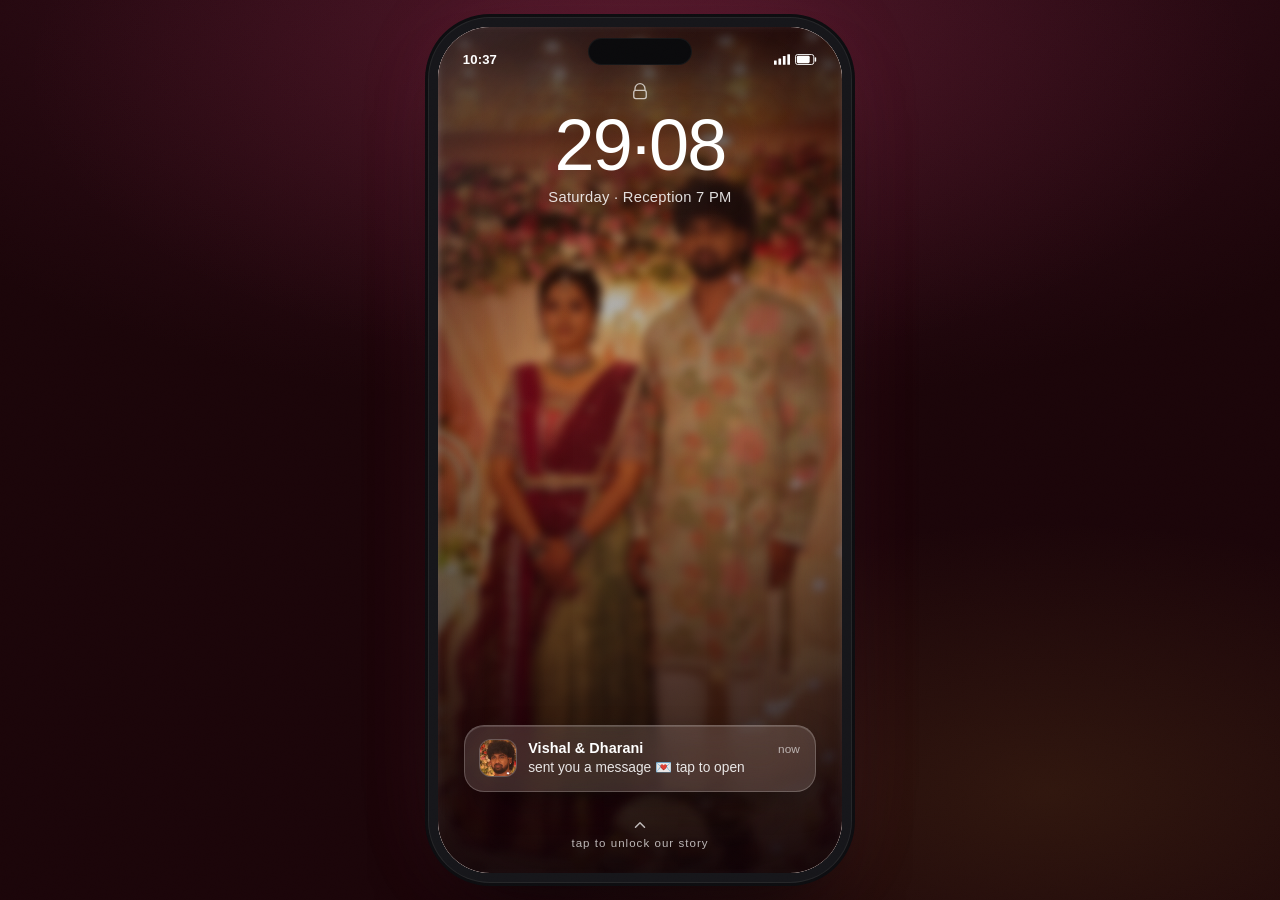
==== index.html @ 4636bb28 "first commit" ====
<!DOCTYPE html>
<html lang="en">
<head>
<meta charset="UTF-8">
<meta name="viewport" content="width=device-width, initial-scale=1.0, viewport-fit=cover">
<title>Vishal &amp; Dharani — Love, Texted</title>
<meta name="description" content="Vishal and Dharani are getting married — 29 & 30 August 2026, Sree Varaaham A/C Mahal, Chennai. Open the chat to see the details.">
<link rel="preconnect" href="https://fonts.googleapis.com">
<link rel="preconnect" href="https://fonts.gstatic.com" crossorigin>
<link href="https://fonts.googleapis.com/css2?family=Cormorant+Garamond:ital,wght@0,500;0,600;1,500&family=Great+Vibes&family=Caveat:wght@500;600;700&display=swap" rel="stylesheet">
<link rel="stylesheet" href="styles.css">
</head>
<body>

<div class="grain" aria-hidden="true"></div>

<audio class="bg-audio" data-bg-audio loop preload="none">
  <source src="audio/wedding-music.mp3" type="audio/mpeg">
</audio>

<div class="stage">
<div class="phone" data-phone>

  <!-- ============ STATUS BAR ============ -->
  <div class="statusbar">
    <span class="statusbar__time" data-clock>9:41</span>
    <span class="statusbar__icons">
      <svg viewBox="0 0 18 12" width="16" height="11" aria-hidden="true"><rect x="0" y="7" width="3" height="5" rx=".5" fill="currentColor"/><rect x="5" y="5" width="3" height="7" rx=".5" fill="currentColor"/><rect x="10" y="2" width="3" height="10" rx=".5" fill="currentColor"/><rect x="15" y="0" width="3" height="12" rx=".5" fill="currentColor"/></svg>
      <svg viewBox="0 0 24 12" width="22" height="11" aria-hidden="true"><rect x=".5" y=".5" width="20" height="11" rx="2.5" stroke="currentColor" fill="none"/><rect x="2" y="2" width="14" height="8" rx="1.5" fill="currentColor"/><rect x="21.5" y="3.5" width="1.6" height="5" rx=".8" fill="currentColor"/></svg>
    </span>
  </div>

  <div class="phone__body">

    <!-- ============ LOCK SCREEN ============ -->
    <section class="lock" data-lock aria-label="Lock screen — tap to open the invitation">
      <div class="lock__bg" style="background-image:url('images/lock-bg.jpg')" aria-hidden="true"></div>
      <div class="lock__veil" aria-hidden="true"></div>

      <div class="lock__hearts" aria-hidden="true">
        <span>♥</span><span>♥</span><span>♥</span><span>♥</span><span>♥</span>
      </div>

      <div class="lock__clock">
        <svg class="lock__padlock" viewBox="0 0 24 24" width="20" height="20" aria-hidden="true"><path d="M6 10V8a6 6 0 1 1 12 0v2" stroke="currentColor" stroke-width="1.6" fill="none" stroke-linecap="round"/><rect x="4.5" y="10" width="15" height="10" rx="2.5" stroke="currentColor" stroke-width="1.6" fill="none"/></svg>
        <p class="lock__date">29·08</p>
        <p class="lock__year">Saturday · Reception 7 PM</p>
      </div>

      <button type="button" class="lock__notif" data-unlock>
        <img class="lock__notif-avatar" src="images/avatar-vishal.jpg" alt="">
        <span class="lock__notif-body">
          <span class="lock__notif-row">
            <strong>Vishal &amp; Dharani</strong>
            <em>now</em>
          </span>
          <span class="lock__notif-preview">sent you a message 💌 tap to open</span>
        </span>
      </button>

      <div class="lock__hint">
        <svg viewBox="0 0 24 24" width="18" height="18" aria-hidden="true"><path d="m6 15 6-6 6 6" stroke="currentColor" stroke-width="2" fill="none" stroke-linecap="round" stroke-linejoin="round"/></svg>
        <span>Tap to unlock our story</span>
      </div>
    </section>

    <!-- ============ CHAT APP ============ -->
    <section class="chatapp" aria-label="Chat thread">
      <header class="chatapp__header">
        <svg class="chatapp__back" viewBox="0 0 24 24" width="20" height="20" aria-hidden="true"><path d="m15 5-7 7 7 7" stroke="currentColor" stroke-width="2" fill="none" stroke-linecap="round" stroke-linejoin="round"/></svg>
        <span class="chatapp__avatar-wrap">
          <img class="chatapp__avatar" src="images/avatar-dharani.jpg" alt="">
          <span class="chatapp__dot" aria-hidden="true"></span>
        </span>
        <span class="chatapp__who">
          <strong>Vishal &amp; Dharani</strong>
          <em data-status>getting married · 💍</em>
        </span>
        <button type="button" class="sound-toggle" data-sound-toggle aria-label="Mute music" aria-pressed="true" hidden>
          <svg class="sound-toggle__icon sound-toggle__icon--on" viewBox="0 0 24 24" width="16" height="16" aria-hidden="true">
            <path d="M4 9v6h4l5 5V4L8 9H4Z" fill="currentColor"/>
            <path d="M16.3 8.7a5 5 0 0 1 0 6.6" stroke="currentColor" stroke-width="1.8" fill="none" stroke-linecap="round"/>
          </svg>
          <svg class="sound-toggle__icon sound-toggle__icon--off" viewBox="0 0 24 24" width="16" height="16" aria-hidden="true">
            <path d="M4 9v6h4l5 5V4L8 9H4Z" fill="currentColor"/>
            <path d="m15.5 9 5 6M20.5 9l-5 6" stroke="currentColor" stroke-width="1.8" fill="none" stroke-linecap="round"/>
          </svg>
        </button>
      </header>

      <div class="chatapp__pinned">
        <span class="pinned__pin">📌</span>
        <span class="pinned__label">Wedding countdown</span>
        <span class="pinned__count" data-countdown="2026-08-29T19:00:00+05:30">
          <span data-days>00</span>d <span data-hours>00</span>h <span data-minutes>00</span>m <span data-seconds>00</span>s
        </span>
        <button type="button" class="skip-btn" data-skip hidden>Skip ⏭</button>
      </div>

      <div class="chatapp__scroll" data-scroll>

        <div class="daydiv"><span>Today</span></div>

        <div class="msg-group msg-group--d seq-pending">
          <img class="msg-avatar" src="images/avatar-dharani.jpg" alt="Dharani">
          <div class="bubbles">
            <p class="bubble bubble--d" data-seq="d" hidden>hiii 👋</p>
            <p class="bubble bubble--d" data-seq="d" hidden>ok so... we've been keeping a little secret</p>
          </div>
        </div>

        <div class="msg-group msg-group--v seq-pending">
          <img class="msg-avatar" src="images/avatar-vishal.jpg" alt="Vishal">
          <div class="bubbles">
            <p class="bubble bubble--v" data-seq="v" hidden>should we tell them?</p>
            <p class="bubble bubble--v" data-seq="v" hidden>yeah let's tell them 😄</p>
          </div>
        </div>

        <div class="msg-sticker msg-sticker--d" data-seq="d" hidden>
          <img src="images/sticker-good-morning.png" alt="Good morning! sticker">
        </div>

        <div class="msg-group msg-group--d seq-pending">
          <img class="msg-avatar" src="images/avatar-dharani.jpg" alt="Dharani">
          <div class="bubbles">
            <p class="bubble bubble--d bubble--shout" data-seq="d" hidden>WE'RE GETTING MARRIED 💍❤️</p>
          </div>
        </div>

        <div class="msg-sticker msg-sticker--v" data-seq="v" hidden>
          <img src="images/sticker-approved.png" alt="Approved! sticker">
        </div>

        <div class="msg-group msg-group--d seq-pending">
          <img class="msg-avatar" src="images/avatar-dharani.jpg" alt="Dharani">
          <div class="bubbles">
            <p class="bubble bubble--d" data-seq="d" hidden>we want you there for all of it. no excuses 😤</p>
          </div>
        </div>

        <div class="msg-card" data-seq="c" hidden>
          <div class="card card--date">
            <p class="card__eyebrow">💌 Save the Date</p>
            <p class="card__title">29 &amp; 30 August 2026</p>
            <p class="card__sub">Chennai, Tamil Nadu</p>
          </div>
        </div>

        <div class="msg-sticker msg-sticker--d" data-seq="d" hidden>
          <img src="images/sticker-wow.png" alt="Wow! sticker">
        </div>

        <div class="msg-group msg-group--v seq-pending">
          <img class="msg-avatar" src="images/avatar-vishal.jpg" alt="Vishal">
          <div class="bubbles">
            <p class="bubble bubble--v" data-seq="v" hidden>day one —</p>
          </div>
        </div>

        <div class="msg-card" data-seq="c" hidden>
          <div class="card card--event">
            <p class="card__eyebrow">🥂 Reception</p>
            <p class="card__title">Saturday, 29 August</p>
            <p class="card__sub">7:00 PM onwards</p>
          </div>
        </div>

        <div class="msg-group msg-group--d seq-pending">
          <img class="msg-avatar" src="images/avatar-dharani.jpg" alt="Dharani">
          <div class="bubbles">
            <p class="bubble bubble--d" data-seq="d" hidden>day two, the real deal —</p>
          </div>
        </div>

        <div class="msg-card" data-seq="c" hidden>
          <div class="card card--event">
            <p class="card__eyebrow">💍 Wedding</p>
            <p class="card__title">Sunday, 30 August</p>
            <p class="card__sub">7:30 – 9:00 AM</p>
          </div>
        </div>

        <div class="msg-sticker msg-sticker--v" data-seq="v" hidden>
          <img src="images/sticker-too-cute.png" alt="Too cute! sticker">
        </div>

        <div class="msg-group msg-group--v seq-pending">
          <img class="msg-avatar" src="images/avatar-vishal.jpg" alt="Vishal">
          <div class="bubbles">
            <p class="bubble bubble--v" data-seq="v" hidden>here's where to find us 📍</p>
          </div>
        </div>

        <a class="msg-card msg-card--link" data-seq="c" hidden href="https://www.google.com/maps/search/?api=1&query=Sree+Varaaham+A%2FC+Mahal%2C+231+Jawaharlal+Nehru+Salai%2C+Koyambedu%2C+Chennai%2C+Tamil+Nadu+600107" target="_blank" rel="noopener">
          <div class="card card--location">
            <div class="card__map" aria-hidden="true">
              <svg viewBox="0 0 24 24" width="26" height="26"><path d="M20 10c0 5-8 12-8 12s-8-7-8-12a8 8 0 0 1 16 0Z" fill="currentColor"/><circle cx="12" cy="10" r="3" fill="#fff"/></svg>
            </div>
            <p class="card__title">Sree Varaaham A/C Mahal</p>
            <p class="card__sub">231, Jawaharlal Nehru Salai,<br>Koyambedu, Chennai, TN 600107</p>
            <span class="card__btn">View on Google Maps →</span>
          </div>
        </a>

        <div class="msg-group msg-group--d seq-pending">
          <img class="msg-avatar" src="images/avatar-dharani.jpg" alt="Dharani">
          <div class="bubbles">
            <p class="bubble bubble--d" data-seq="d" hidden>a few of our favourites 🤍 swipe →</p>
          </div>
        </div>

        <div class="msg-photos" data-seq="d" hidden>
          <img src="images/photo-1.jpg" alt="Vishal and Dharani holding hands" loading="lazy">
          <img src="images/photo-2.jpg" alt="Vishal and Dharani at the reception" loading="lazy">
          <img src="images/photo-3.jpg" alt="Vishal and Dharani cutting the cake" loading="lazy">
        </div>

        <div class="msg-sticker msg-sticker--d" data-seq="d" hidden>
          <img src="images/sticker-hey-you.png" alt="Hey you! sticker">
        </div>

        <div class="msg-group msg-group--v seq-pending">
          <img class="msg-avatar" src="images/avatar-vishal.jpg" alt="Vishal">
          <div class="bubbles">
            <p class="bubble bubble--v" data-seq="v" hidden>seriously though —</p>
            <p class="bubble bubble--v" data-seq="v" hidden>thank you for being part of our story. it means everything that you'll be there</p>
          </div>
        </div>

        <div class="msg-sticker msg-sticker--d" data-seq="d" hidden>
          <img src="images/sticker-good-night.png" alt="Good night sticker">
        </div>

        <div class="msg-group msg-group--d seq-pending">
          <img class="msg-avatar" src="images/avatar-dharani.jpg" alt="Dharani">
          <div class="bubbles">
            <p class="bubble bubble--d" data-seq="d" hidden>see you on the dance floor 💃🕺</p>
          </div>
        </div>

        <div class="msg-card msg-card--final" data-seq="c" hidden>
          <div class="card card--final">
            <p class="card__eyebrow">💌 You're Invited</p>
            <p class="card__title script">Vishal &amp; Dharani</p>
            <p class="card__sub">29 – 30 August 2026 · Chennai</p>
            <button type="button" class="card__btn card__btn--action" data-add-calendar>+ Add to Calendar</button>
          </div>
        </div>

        <div class="sticker-tray" data-stickertray hidden>
          <p class="sticker-tray__label">our sticker pack 📦</p>
          <div class="sticker-tray__row">
            <img src="images/sticker-whattt.png" alt="">
            <img src="images/sticker-huh.png" alt="">
            <img src="images/sticker-so-sleepy.png" alt="">
            <img src="images/sticker-reminding-you.png" alt="">
            <img src="images/sticker-nice.png" alt="">
            <img src="images/sticker-achoo.png" alt="">
            <img src="images/sticker-angry.png" alt="">
            <img src="images/sticker-huh-triple.png" alt="">
            <img src="images/sticker-am-i-cool.png" alt="">
            <img src="images/sticker-yum.png" alt="">
          </div>
        </div>

        <p class="chatapp__end" data-end hidden>You're all caught up 🤍</p>
      </div>

      <div class="chatapp__inputbar">
        <span class="inputbar__field">Type a message…</span>
        <span class="inputbar__send">♥</span>
      </div>
    </section>

  </div>
</div>
</div>

<script src="script.js"></script>
</body>
</html>
---- styles.css ----
/* =========================================================
   Vishal & Dharani — "Love, Texted"
   A phone lock-screen that unlocks into a live chat thread.
   Maroon, antique gold and blush. Premium finish throughout.
   ========================================================= */

:root{
  /* ---- palette ---- */
  --burgundy:#7a1c33;
  --burgundy-deep:#43101c;
  --burgundy-ink:#2d0a14;
  --rose:#c4707f;
  --rose-soft:#e6c2c9;
  --blush:#f8e6e8;
  --blush-deep:#f0d2d7;
  --cream:#fdf6f2;
  --gold:#b0802c;
  --gold-bright:#d8ab57;
  --gold-pale:#efdcb2;
  --ink:#33121d;
  --ink-soft:#6d4450;
  --ink-faint:#9a7a83;
  --love:#dc4a74;
  --love-bright:#ff7d9e;

  /* ---- chat surfaces ---- */
  --chat-bg:#f4e6e3;
  --bubble-d:#ffffff;
  --bubble-d-ink:#3d0f1c;
  --bubble-v:#7a1c33;
  --bubble-v-ink:#fdeee2;

  /* ---- lines & shadows (warm-tinted, never pure black) ---- */
  --hair:rgba(176,128,44,.22);
  --hair-soft:rgba(67,16,28,.08);
  --sh-sm:0 1px 2px rgba(67,16,28,.06), 0 2px 6px rgba(67,16,28,.05);
  --sh-md:0 2px 6px rgba(67,16,28,.06), 0 10px 24px -8px rgba(67,16,28,.16);
  --sh-lg:0 4px 12px rgba(67,16,28,.08), 0 22px 44px -14px rgba(67,16,28,.24);

  /* ---- type ---- */
  --font-script:'Great Vibes', cursive;
  --font-hand:'Caveat', cursive;
  --font-display:'Cormorant Garamond', Georgia, serif;
  --font-ui:-apple-system, BlinkMacSystemFont, 'Segoe UI', Roboto, 'Helvetica Neue', sans-serif;

  /* ---- motion ---- */
  --ease:cubic-bezier(.16,1,.3,1);
  --ease-soft:cubic-bezier(.4,0,.2,1);

  /* ---- metrics ---- */
  --sb-h:2.15rem;
}

*,*::before,*::after{ box-sizing:border-box; -webkit-tap-highlight-color:transparent; }
[hidden]{ display:none !important; }

html{ height:100%; }
body{
  margin:0; height:100%;
  font-family:var(--font-ui);
  font-size:16px;
  background:var(--burgundy-ink);
  color:var(--ink);
  overflow:hidden;
  -webkit-font-smoothing:antialiased;
  -moz-osx-font-smoothing:grayscale;
  text-rendering:optimizeLegibility;
}
img,svg{ display:block; max-width:100%; }
a{ color:inherit; text-decoration:none; }
p{ margin:0; }
button{ font:inherit; color:inherit; }

:focus-visible{ outline:2px solid var(--love); outline-offset:3px; border-radius:6px; }

.grain{
  position:fixed; inset:0; pointer-events:none; z-index:9999;
  opacity:.03; mix-blend-mode:overlay;
  background-image:url("data:image/svg+xml,%3Csvg xmlns='http://www.w3.org/2000/svg' width='120' height='120'%3E%3Cfilter id='n'%3E%3CfeTurbulence type='fractalNoise' baseFrequency='0.9' numOctaves='2' stitchTiles='stitch'/%3E%3C/filter%3E%3Crect width='100%25' height='100%25' filter='url(%23n)'/%3E%3C/svg%3E");
}

/* =========================================================
   STAGE — ambient backdrop framing the phone
   ========================================================= */
.stage{
  position:fixed; inset:0;
  display:flex; align-items:center; justify-content:center;
  background:
    radial-gradient(80% 55% at 50% 8%, rgba(220,74,116,.16) 0%, transparent 60%),
    radial-gradient(70% 50% at 82% 88%, rgba(176,128,44,.14) 0%, transparent 60%),
    radial-gradient(120% 90% at 50% -10%, #3d1020 0%, #1b0509 62%),
    #140407;
}

/* =========================================================
   PHONE
   ========================================================= */
.phone{
  position:relative;
  width:100%; height:100%;
  background:var(--chat-bg);
  overflow:hidden;
  isolation:isolate;
}

@media (min-width:640px){
  .stage{ padding:2.5rem 1rem; }
  .phone{
    width:404px; height:872px; max-height:94svh;
    border-radius:52px;
    box-shadow:
      /* titanium bezel */
      0 0 0 9px #16161a,
      0 0 0 10px rgba(255,255,255,.10),
      0 0 0 13px #0d0d10,
      /* lift + ambient bloom */
      0 50px 80px -24px rgba(0,0,0,.72),
      0 0 90px -10px rgba(220,74,116,.18);
  }
  /* dynamic island */
  .phone::before{
    content:''; position:absolute; top:11px; left:50%; transform:translateX(-50%);
    width:104px; height:27px; background:#0a0a0c; border-radius:999px; z-index:70;
    box-shadow:inset 0 0 0 1px rgba(255,255,255,.05);
  }
  /* screen gloss */
  .phone::after{
    content:''; position:absolute; inset:0; z-index:65; pointer-events:none;
    border-radius:inherit;
    background:linear-gradient(126deg, rgba(255,255,255,.13) 0%, rgba(255,255,255,.03) 22%, transparent 42%);
  }
}

/* =========================================================
   STATUS BAR — overlays both screens
   ========================================================= */
.statusbar{
  position:absolute; top:0; left:0; right:0; z-index:60;
  height:calc(var(--sb-h) + env(safe-area-inset-top));
  padding:env(safe-area-inset-top) 1.55rem 0;
  display:flex; align-items:center; justify-content:space-between;
  font-size:.82rem; font-weight:600; letter-spacing:.01em;
  color:#fff;
  transition:color .5s var(--ease-soft);
  pointer-events:none;
}
.phone--unlocked .statusbar{ color:var(--burgundy-deep); }
.statusbar__time{ font-variant-numeric:tabular-nums; }
.statusbar__icons{ display:flex; align-items:center; gap:.35rem; }

@media (min-width:640px){
  .statusbar{ padding-top:.95rem; height:calc(var(--sb-h) + .95rem); }
}

/* =========================================================
   PHONE BODY
   ========================================================= */
.phone__body{ position:absolute; inset:0; }

/* =========================================================
   LOCK SCREEN
   ========================================================= */
.lock{
  position:absolute; inset:0; z-index:30;
  display:flex; flex-direction:column; align-items:center;
  padding:calc(var(--sb-h) + env(safe-area-inset-top)) 0 0;
  overflow:hidden; cursor:pointer;
  transition:transform 1s var(--ease), opacity .8s var(--ease-soft), filter .8s var(--ease-soft);
}
.phone--unlocked .lock{
  transform:translateY(-100%) scale(.98);
  opacity:0; filter:blur(6px);
  pointer-events:none;
}

/* lock-bg.jpg is pre-cropped to the screen's aspect, so keep the scale
   near 1 — anything more crops the couple's faces out of frame */
.lock__bg{
  position:absolute; inset:0;
  background-size:cover; background-position:50% 50%;
  /* only a light blur — the couple should still read as a photo */
  filter:blur(4px) saturate(1.08) brightness(.82) contrast(1.04);
  transform:scale(1.01);
  animation:lock-drift 28s ease-in-out infinite alternate;
}
@keyframes lock-drift{
  from{ transform:scale(1.01); }
  to{ transform:scale(1.05); }
}
/* legibility scrims sit only where text and the notification live */
.lock__veil{
  position:absolute; inset:0;
  background:
    linear-gradient(180deg, rgba(18,4,9,.62) 0%, rgba(18,4,9,.24) 26%, rgba(18,4,9,.08) 46%, rgba(16,3,8,.66) 78%, rgba(14,3,7,.9) 100%);
}
/* inner vignette for depth */
.lock::after{
  content:''; position:absolute; inset:0; pointer-events:none;
  box-shadow:inset 0 0 100px 24px rgba(14,3,7,.42);
}

.lock__hearts{ position:absolute; inset:0; overflow:hidden; z-index:1; }
.lock__hearts span{
  position:absolute; bottom:-8%; color:var(--love-bright); opacity:0;
  font-size:1.05rem; animation:heart-rise linear infinite;
  filter:drop-shadow(0 0 8px rgba(255,125,158,.55));
}
.lock__hearts span:nth-child(1){ left:11%; animation-duration:13s; animation-delay:0s; }
.lock__hearts span:nth-child(2){ left:31%; font-size:1.35rem; animation-duration:17s; animation-delay:3s; }
.lock__hearts span:nth-child(3){ left:52%; font-size:.8rem; animation-duration:11s; animation-delay:6s; }
.lock__hearts span:nth-child(4){ left:71%; animation-duration:15s; animation-delay:1.5s; }
.lock__hearts span:nth-child(5){ left:87%; font-size:1.25rem; animation-duration:14s; animation-delay:8s; }
@keyframes heart-rise{
  0%{ transform:translate3d(0,0,0) rotate(0deg); opacity:0; }
  14%{ opacity:.75; }
  86%{ opacity:.3; }
  100%{ transform:translate3d(10px,-105%,0) rotate(18deg); opacity:0; }
}

.lock__clock{
  position:relative; z-index:2; text-align:center; color:#fff;
  margin-top:5%;
  animation:lock-in 1.1s var(--ease) both;
}
@keyframes lock-in{ from{ opacity:0; transform:translateY(-10px); } to{ opacity:1; transform:none; } }
.lock__padlock{ opacity:.7; margin:0 auto .55rem; }
.lock__date{
  font-size:clamp(3.4rem,15.5vw,4.5rem); font-weight:200; line-height:.98;
  letter-spacing:-.025em;
  text-shadow:0 2px 30px rgba(0,0,0,.45);
}
.lock__year{
  font-size:.92rem; font-weight:500; margin-top:.5rem;
  color:rgba(255,255,255,.86); letter-spacing:.02em;
  text-shadow:0 1px 12px rgba(0,0,0,.5);
}

.lock__notif{
  position:relative; z-index:2; margin:auto 0 1.5rem;
  width:calc(100% - 2rem); max-width:352px;
  display:flex; align-items:flex-start; gap:.75rem; text-align:left;
  background:rgba(255,255,255,.13);
  backdrop-filter:blur(24px) saturate(1.3);
  -webkit-backdrop-filter:blur(24px) saturate(1.3);
  border:1px solid rgba(255,255,255,.20);
  border-radius:20px; padding:.9rem .95rem; cursor:pointer;
  color:#fff; overflow:hidden;
  box-shadow:0 12px 34px -10px rgba(0,0,0,.55), inset 0 1px 0 rgba(255,255,255,.14);
  animation:notif-in .9s var(--ease) 1.15s both, notif-bob 4.5s ease-in-out 2.4s infinite;
}
/* glass sheen sweep */
.lock__notif::after{
  content:''; position:absolute; top:0; bottom:0; left:-60%; width:45%;
  background:linear-gradient(100deg, transparent, rgba(255,255,255,.22), transparent);
  transform:skewX(-18deg);
  animation:sheen 5.5s ease-in-out 3s infinite;
}
@keyframes sheen{ 0%{ left:-60%; } 55%,100%{ left:130%; } }
@keyframes notif-in{ from{ opacity:0; transform:translateY(-18px) scale(.95); } to{ opacity:1; transform:none; } }
@keyframes notif-bob{ 0%,100%{ transform:translateY(0); } 50%{ transform:translateY(-3px); } }
.lock__notif-avatar{
  width:36px; height:36px; border-radius:11px; object-fit:cover; flex:none;
  box-shadow:0 0 0 1px rgba(255,255,255,.22);
}
.lock__notif-body{ display:flex; flex-direction:column; gap:.18rem; min-width:0; flex:1; }
.lock__notif-row{ display:flex; align-items:baseline; justify-content:space-between; gap:.5rem; }
.lock__notif-row strong{ font-size:.9rem; font-weight:650; letter-spacing:.005em; }
.lock__notif-row em{ font-style:normal; opacity:.62; font-size:.74rem; flex:none; }
.lock__notif-preview{
  font-size:.86rem; color:rgba(255,255,255,.88);
  overflow:hidden; text-overflow:ellipsis; white-space:nowrap;
}

.lock__hint{
  position:relative; z-index:2; margin-bottom:1.5rem;
  display:flex; flex-direction:column; align-items:center; gap:.2rem;
  color:rgba(255,255,255,.7); font-size:.72rem; letter-spacing:.09em;
  text-transform:lowercase;
}
.lock__hint svg{ animation:hint-bounce 2s ease-in-out infinite; }
@keyframes hint-bounce{
  0%,100%{ transform:translateY(2px); opacity:.45; }
  50%{ transform:translateY(-4px); opacity:1; }
}

/* =========================================================
   CHAT APP
   ========================================================= */
.chatapp{
  position:absolute; inset:0; z-index:10;
  display:flex; flex-direction:column;
  background:
    radial-gradient(circle at 6% 3%, rgba(220,74,116,.055) 0, transparent 42%),
    radial-gradient(circle at 94% 97%, rgba(176,128,44,.07) 0, transparent 42%),
    linear-gradient(180deg, #f6e9e6 0%, var(--chat-bg) 45%, #f0dcd8 100%);
}

/* ---- header ---- */
.chatapp__header{
  flex:none; display:flex; align-items:center; gap:.65rem;
  padding:calc(var(--sb-h) + env(safe-area-inset-top) + .3rem) 1rem .7rem;
  background:rgba(253,246,242,.82);
  backdrop-filter:blur(20px) saturate(1.4);
  -webkit-backdrop-filter:blur(20px) saturate(1.4);
  border-bottom:1px solid var(--hair-soft);
  box-shadow:0 1px 0 rgba(255,255,255,.5) inset;
  position:relative; z-index:5;
}
@media (min-width:640px){
  .chatapp__header{ padding-top:calc(var(--sb-h) + .95rem + .3rem); }
}
.chatapp__back{ color:var(--burgundy); flex:none; opacity:.75; }
.chatapp__avatar-wrap{ position:relative; flex:none; }
.chatapp__avatar{
  width:38px; height:38px; border-radius:50%; object-fit:cover;
  box-shadow:0 0 0 1.5px rgba(176,128,44,.45), var(--sh-sm);
}
.chatapp__dot{
  position:absolute; right:-1px; bottom:-1px;
  width:11px; height:11px; border-radius:50%;
  background:#3ec46d; border:2px solid var(--cream);
}
.chatapp__who{ display:flex; flex-direction:column; line-height:1.25; flex:1; min-width:0; }
.chatapp__who strong{
  font-size:.96rem; font-weight:650; color:var(--burgundy-deep);
  letter-spacing:.004em;
}
.chatapp__who em{
  font-style:normal; font-size:.735rem; color:var(--love);
  letter-spacing:.01em; transition:opacity .3s var(--ease-soft);
}

.sound-toggle{
  flex:none; display:flex; align-items:center; justify-content:center;
  width:34px; height:34px; border-radius:50%; border:none; cursor:pointer;
  background:rgba(122,28,51,.08); color:var(--burgundy);
  transition:background .25s var(--ease-soft), transform .2s var(--ease);
}
.sound-toggle:hover{ background:rgba(122,28,51,.16); transform:scale(1.05); }
.sound-toggle:active{ transform:scale(.94); }
.sound-toggle__icon--off{ display:none; }
.sound-toggle.is-muted .sound-toggle__icon--on{ display:none; }
.sound-toggle.is-muted .sound-toggle__icon--off{ display:block; }

/* ---- pinned countdown ---- */
.chatapp__pinned{
  flex:none; display:flex; align-items:center; gap:.45rem;
  padding:.55rem 1rem; font-size:.75rem; color:var(--burgundy-deep);
  background:linear-gradient(180deg, var(--blush), #f4dade);
  border-bottom:1px solid var(--hair);
  position:relative; z-index:4;
}
.pinned__pin{ font-size:.8rem; }
.pinned__label{ flex:1; font-weight:600; letter-spacing:.005em; }
.pinned__count{
  font-variant-numeric:tabular-nums; font-weight:700; color:var(--love);
  letter-spacing:.005em;
}
.skip-btn{
  flex:none; border:none; cursor:pointer;
  background:rgba(122,28,51,.10); color:var(--burgundy);
  padding:.32rem .62rem; border-radius:999px;
  font-size:.68rem; font-weight:700; letter-spacing:.02em;
  transition:background .2s var(--ease-soft), transform .2s var(--ease);
}
.skip-btn:hover{ background:rgba(122,28,51,.2); transform:translateY(-1px); }
.skip-btn:active{ transform:translateY(0); }

/* ---- scroll log ---- */
.chatapp__scroll{
  flex:1; min-height:0; overflow-y:auto; overflow-x:hidden;
  -webkit-overflow-scrolling:touch;
  padding:1.1rem .85rem 1.5rem;
  display:flex; flex-direction:column; gap:.62rem;
  scroll-behavior:smooth;
  overscroll-behavior:contain;
}
/* nothing in the log may shrink — items with their own overflow
   otherwise collapse to a zero automatic minimum size */
.chatapp__scroll > *{ flex:none; }

.chatapp__scroll::-webkit-scrollbar{ width:5px; }
.chatapp__scroll::-webkit-scrollbar-track{ background:transparent; }
.chatapp__scroll::-webkit-scrollbar-thumb{
  background:rgba(122,28,51,.16); border-radius:99px;
}
.chatapp__scroll::-webkit-scrollbar-thumb:hover{ background:rgba(122,28,51,.28); }

/* ---- day divider ---- */
.daydiv{ display:flex; justify-content:center; margin:.15rem 0 .45rem; }
.daydiv span{
  font-size:.66rem; font-weight:600; letter-spacing:.07em; text-transform:uppercase;
  color:var(--ink-soft);
  background:rgba(122,28,51,.07); padding:.32rem .85rem; border-radius:999px;
  box-shadow:inset 0 0 0 1px rgba(255,255,255,.4);
}

/* ---- reveal animation ---- */
@keyframes msg-in{
  from{ opacity:0; transform:translateY(10px) scale(.975); }
  to{ opacity:1; transform:none; }
}
[data-seq]:not([hidden]){ animation:msg-in .42s var(--ease) both; }
.msg-group.seq-pending{ display:none; }

/* ---- message groups & bubbles ---- */
.msg-group{ display:flex; gap:.5rem; max-width:86%; }
.msg-group--d{ align-self:flex-start; }
.msg-group--v{ align-self:flex-end; flex-direction:row-reverse; }
.msg-avatar{
  width:27px; height:27px; border-radius:50%; object-fit:cover;
  flex:none; align-self:flex-end;
  box-shadow:0 0 0 1px rgba(255,255,255,.7), var(--sh-sm);
}
/* align-items must not be `stretch`, or a short bubble grows to match
   the widest one in its group instead of hugging its own text */
.bubbles{
  display:flex; flex-direction:column; gap:.26rem; min-width:0;
  align-items:flex-start;
}
.msg-group--v .bubbles{ align-items:flex-end; }

.bubble{
  position:relative;
  padding:.58rem .88rem; border-radius:19px;
  font-size:.925rem; line-height:1.44; letter-spacing:.002em;
  word-break:break-word;
}
.bubble--d{
  background:var(--bubble-d); color:var(--bubble-d-ink);
  border-bottom-left-radius:7px;
  box-shadow:var(--sh-sm), inset 0 0 0 1px rgba(122,28,51,.035);
}
.bubble--v{
  background:linear-gradient(165deg, #8a2340, var(--bubble-v) 60%, #6d1830);
  color:var(--bubble-v-ink);
  border-bottom-right-radius:7px;
  box-shadow:0 2px 6px rgba(67,16,28,.16), 0 8px 18px -8px rgba(67,16,28,.3), inset 0 1px 0 rgba(255,255,255,.09);
}
.bubble--shout{
  font-weight:750; font-size:1.02rem; letter-spacing:.005em;
}

/* timestamp inside the last bubble of a group */
.bubble__meta{
  display:block; margin-top:.2rem;
  font-size:.635rem; font-weight:500; letter-spacing:.03em;
  font-variant-numeric:tabular-nums;
  text-align:right; opacity:.5;
}
.bubble--d .bubble__meta{ color:var(--ink-soft); }
.bubble--v .bubble__meta{ color:rgba(253,238,226,.8); }

/* ---- sticker messages ---- */
.msg-sticker{ display:flex; }
.msg-sticker--d{ justify-content:flex-start; }
.msg-sticker--v{ justify-content:flex-end; }
.msg-sticker img{
  width:126px; height:auto;
  filter:drop-shadow(0 8px 14px rgba(67,16,28,.2));
}
.msg-sticker:not([hidden]){ animation:sticker-in .55s var(--ease) both; }
@keyframes sticker-in{
  0%{ opacity:0; transform:translateY(12px) scale(.82) rotate(-5deg); }
  62%{ opacity:1; transform:translateY(0) scale(1.04) rotate(1.5deg); }
  100%{ opacity:1; transform:none; }
}

/* ---- rich cards ---- */
.msg-card{ align-self:center; width:100%; max-width:298px; }
.card{
  position:relative; overflow:hidden;
  border-radius:20px; padding:1.15rem 1.15rem 1.2rem; text-align:center;
  background:linear-gradient(163deg, #fffdfc 0%, var(--blush) 78%, #f2d6da 100%);
  box-shadow:var(--sh-md), inset 0 0 0 1px var(--hair), inset 0 1px 0 rgba(255,255,255,.85);
}
.card__eyebrow{
  font-size:.665rem; font-weight:750; letter-spacing:.15em; text-transform:uppercase;
  color:var(--love);
}
.card__title{
  font-family:var(--font-display); font-weight:600;
  font-size:1.42rem; line-height:1.18; color:var(--burgundy);
  margin-top:.4rem; letter-spacing:.004em;
}
.card__title.script{
  font-family:var(--font-script); font-weight:400;
  font-size:2.5rem; line-height:1.06; margin-top:.5rem;
}
.card__sub{
  font-size:.815rem; color:var(--ink-soft); margin-top:.3rem; line-height:1.45;
}

/* location */
.card__map{
  width:48px; height:48px; margin:0 auto .6rem; border-radius:50%;
  display:flex; align-items:center; justify-content:center;
  background:linear-gradient(160deg, #8f2743, var(--burgundy) 65%, #61142a);
  color:#fff;
  box-shadow:0 6px 16px -4px rgba(122,28,51,.5), inset 0 1px 0 rgba(255,255,255,.18);
}
.card__btn{
  display:inline-block; margin-top:.8rem;
  font-size:.735rem; font-weight:700; letter-spacing:.02em; color:var(--burgundy);
}
.msg-card--link{ display:block; transition:transform .3s var(--ease); }
.msg-card--link:hover{ transform:translateY(-2px); }
.msg-card--link:hover .card{
  box-shadow:var(--sh-lg), inset 0 0 0 1px rgba(176,128,44,.4), inset 0 1px 0 rgba(255,255,255,.85);
}

/* final invite card — the hero moment */
.card--final{
  background:linear-gradient(163deg, #fffdf8 0%, #fbf0dd 55%, var(--gold-pale) 100%);
  box-shadow:var(--sh-lg), inset 0 0 0 1px rgba(176,128,44,.38), inset 0 1px 0 rgba(255,255,255,.9);
  padding:1.35rem 1.15rem 1.4rem;
}
/* gold foil shimmer sweep */
.card--final::after{
  content:''; position:absolute; top:0; bottom:0; left:-55%; width:40%;
  background:linear-gradient(100deg, transparent, rgba(255,255,255,.6), transparent);
  transform:skewX(-20deg);
  animation:sheen 6s ease-in-out 1.2s infinite;
}
.card__btn--action{
  position:relative; z-index:1;
  border:none; cursor:pointer;
  background:linear-gradient(160deg, #8f2743, var(--burgundy) 62%, #61142a);
  color:var(--gold-pale);
  padding:.66rem 1.25rem; border-radius:999px;
  font-size:.755rem; font-weight:700; letter-spacing:.045em;
  margin-top:1rem;
  box-shadow:0 6px 16px -5px rgba(122,28,51,.55), inset 0 1px 0 rgba(255,255,255,.16);
  transition:transform .25s var(--ease), box-shadow .25s var(--ease-soft), filter .25s var(--ease-soft);
}
.card__btn--action:hover{
  transform:translateY(-2px);
  filter:brightness(1.08);
  box-shadow:0 10px 24px -6px rgba(122,28,51,.6), inset 0 1px 0 rgba(255,255,255,.2);
}
.card__btn--action:active{ transform:translateY(0); }

/* ---- live typing indicator ---- */
.typing-row{
  display:flex; gap:.5rem; align-items:flex-end; max-width:86%;
  animation:msg-in .3s var(--ease) both;
}
.typing-row--d{ align-self:flex-start; }
.typing-row--v{ align-self:flex-end; flex-direction:row-reverse; }
.typing-row--c{ align-self:center; }
.typing-dots{
  display:inline-flex; gap:.3rem; align-items:center;
  background:var(--bubble-d); border-radius:19px; padding:.72rem 1rem;
  border-bottom-left-radius:7px;
  box-shadow:var(--sh-sm), inset 0 0 0 1px rgba(122,28,51,.035);
}
.typing-dots span{
  width:6.5px; height:6.5px; border-radius:50%; background:var(--rose);
  animation:typing-bounce 1.3s ease-in-out infinite;
}
.typing-dots span:nth-child(2){ animation-delay:.16s; }
.typing-dots span:nth-child(3){ animation-delay:.32s; }
@keyframes typing-bounce{
  0%,62%,100%{ transform:translateY(0); opacity:.42; }
  31%{ transform:translateY(-4.5px); opacity:1; }
}
.typing-dots--v{
  background:linear-gradient(165deg, #8a2340, var(--bubble-v));
  border-bottom-left-radius:19px; border-bottom-right-radius:7px;
  box-shadow:0 2px 6px rgba(67,16,28,.16), inset 0 1px 0 rgba(255,255,255,.08);
}
.typing-dots--v span{ background:rgba(255,255,255,.7); }

/* ---- photo gallery ---- */
.msg-photos{
  align-self:flex-start; display:flex; gap:.5rem;
  max-width:100%;
  overflow-x:auto; overflow-y:hidden;
  scroll-snap-type:x mandatory;
  padding-bottom:.35rem;
  -webkit-overflow-scrolling:touch;
  scrollbar-width:thin;
}
.msg-photos::-webkit-scrollbar{ height:4px; }
.msg-photos::-webkit-scrollbar-track{ background:transparent; }
.msg-photos::-webkit-scrollbar-thumb{ background:rgba(122,28,51,.2); border-radius:99px; }
.msg-photos img{
  scroll-snap-align:start; flex:none;
  width:168px; height:228px; object-fit:cover; object-position:50% 26%;
  border-radius:18px;
  box-shadow:var(--sh-md), inset 0 0 0 1px rgba(176,128,44,.2);
  transition:transform .35s var(--ease);
}
.msg-photos img:hover{ transform:translateY(-3px) scale(1.015); }

/* ---- sticker tray ---- */
.sticker-tray{ margin-top:.5rem; }
.sticker-tray__label{
  font-size:.68rem; font-weight:600; letter-spacing:.06em; text-transform:uppercase;
  color:var(--ink-faint); margin-bottom:.55rem; text-align:center;
}
.sticker-tray__row{
  display:flex; gap:.55rem; overflow-x:auto;
  padding:.2rem .35rem .55rem;
  -webkit-overflow-scrolling:touch;
  mask-image:linear-gradient(90deg, transparent, #000 5%, #000 95%, transparent);
  -webkit-mask-image:linear-gradient(90deg, transparent, #000 5%, #000 95%, transparent);
}
.sticker-tray__row::-webkit-scrollbar{ height:4px; }
.sticker-tray__row::-webkit-scrollbar-track{ background:transparent; }
.sticker-tray__row::-webkit-scrollbar-thumb{ background:rgba(122,28,51,.14); border-radius:99px; }
.sticker-tray__row img{
  flex:none; width:68px; height:auto; opacity:.9;
  transition:transform .3s var(--ease), opacity .3s var(--ease-soft);
}
.sticker-tray__row img:hover{ transform:translateY(-4px) scale(1.07); opacity:1; }

/* ---- end note ---- */
.chatapp__end{
  text-align:center; font-size:.72rem; letter-spacing:.03em;
  color:var(--ink-faint); margin-top:.5rem;
}
[data-stickertray]:not([hidden]), [data-end]:not([hidden]){
  animation:msg-in .6s var(--ease) both;
}

/* ---- input bar ---- */
.chatapp__inputbar{
  flex:none; display:flex; align-items:center; gap:.6rem;
  padding:.65rem .9rem calc(.7rem + env(safe-area-inset-bottom));
  background:rgba(253,246,242,.88);
  backdrop-filter:blur(20px) saturate(1.4);
  -webkit-backdrop-filter:blur(20px) saturate(1.4);
  border-top:1px solid var(--hair-soft);
  position:relative; z-index:5;
}
.inputbar__field{
  flex:1; padding:.62rem .95rem; border-radius:999px; background:#fff;
  color:var(--ink-faint); font-size:.865rem;
  box-shadow:inset 0 0 0 1px rgba(67,16,28,.09), var(--sh-sm);
}
.inputbar__send{
  flex:none; width:38px; height:38px; border-radius:50%;
  background:linear-gradient(160deg, #8f2743, var(--burgundy) 62%, #61142a);
  color:var(--gold-pale);
  display:flex; align-items:center; justify-content:center;
  font-size:1.05rem; cursor:pointer;
  box-shadow:0 5px 14px -4px rgba(122,28,51,.5), inset 0 1px 0 rgba(255,255,255,.16);
  transition:transform .2s var(--ease), filter .2s var(--ease-soft);
}
.inputbar__send:hover{ transform:scale(1.07); filter:brightness(1.1); }
.inputbar__send:active{ transform:scale(.93); }

/* =========================================================
   Reduced motion
   ========================================================= */
@media (prefers-reduced-motion: reduce){
  *,*::before,*::after{
    animation-duration:.01ms !important;
    animation-iteration-count:1 !important;
    transition-duration:.01ms !important;
  }
  html{ scroll-behavior:auto; }
  .chatapp__scroll{ scroll-behavior:auto; }
}
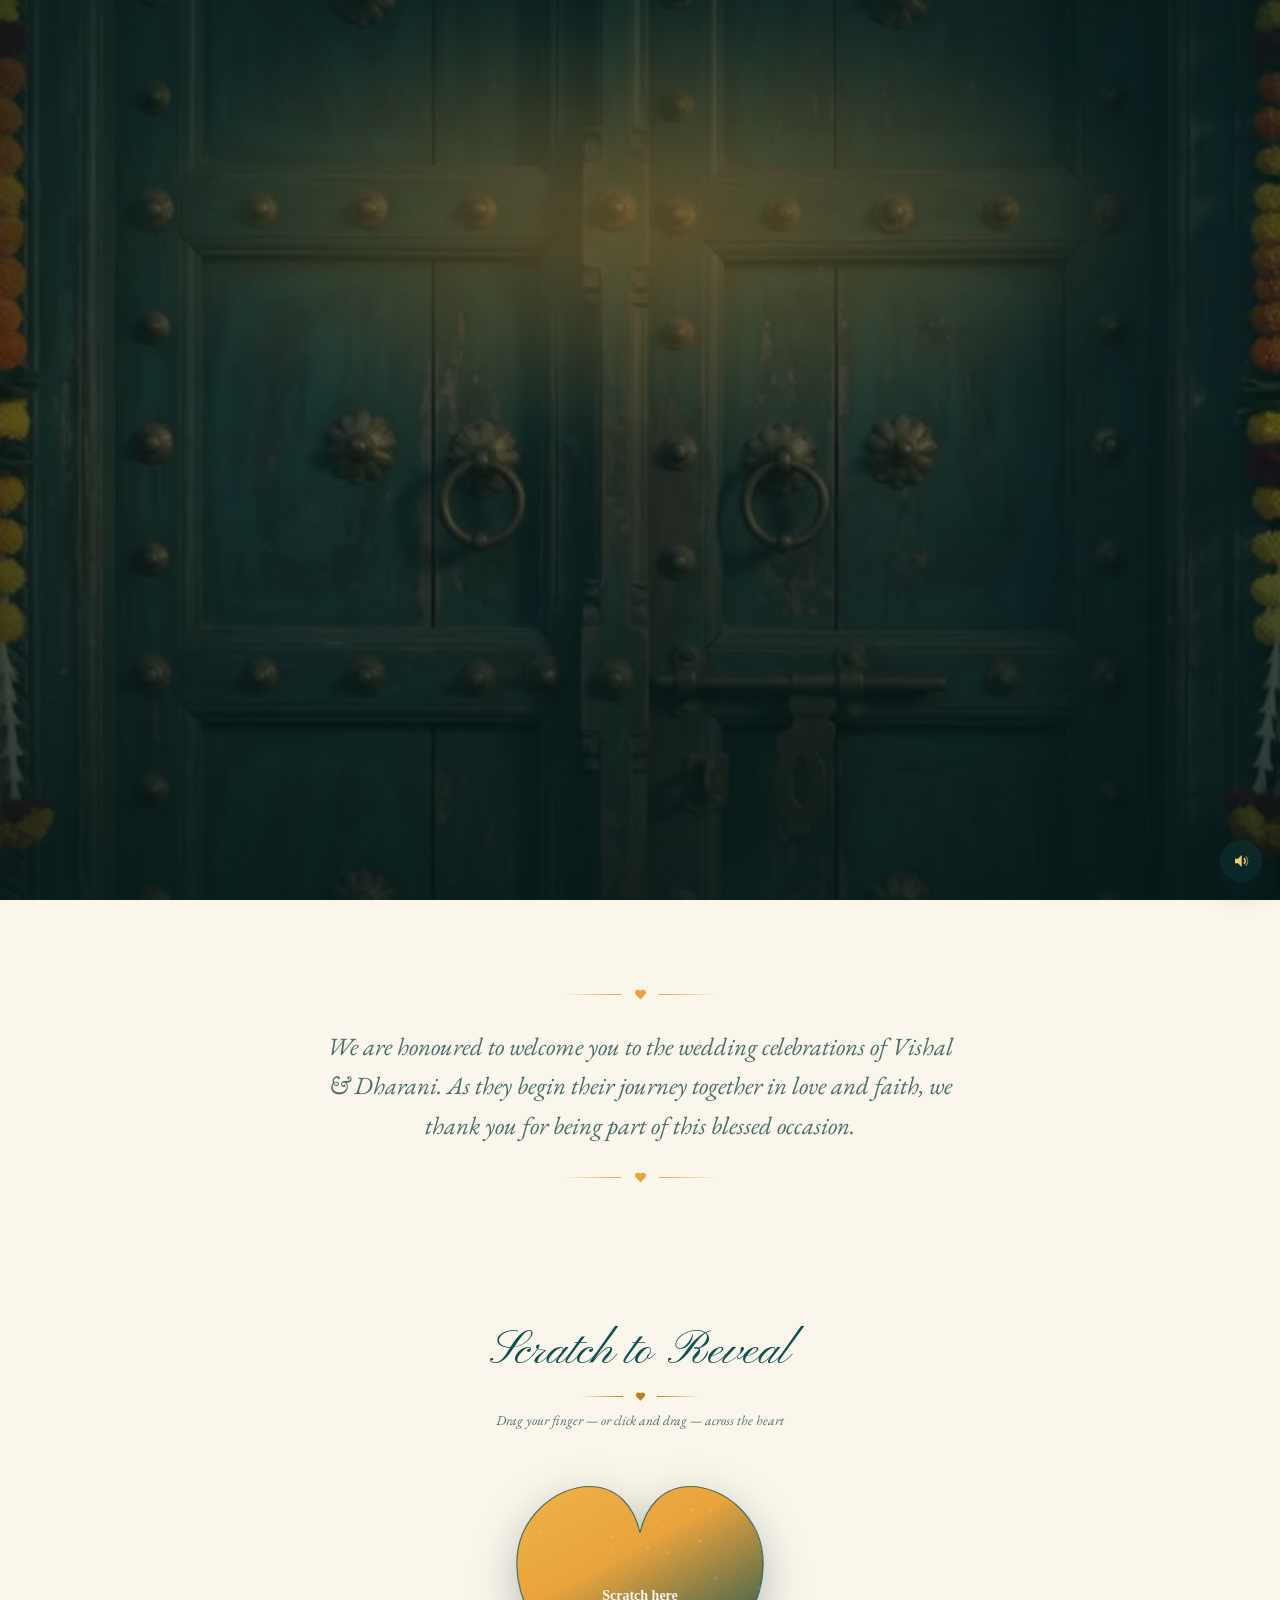
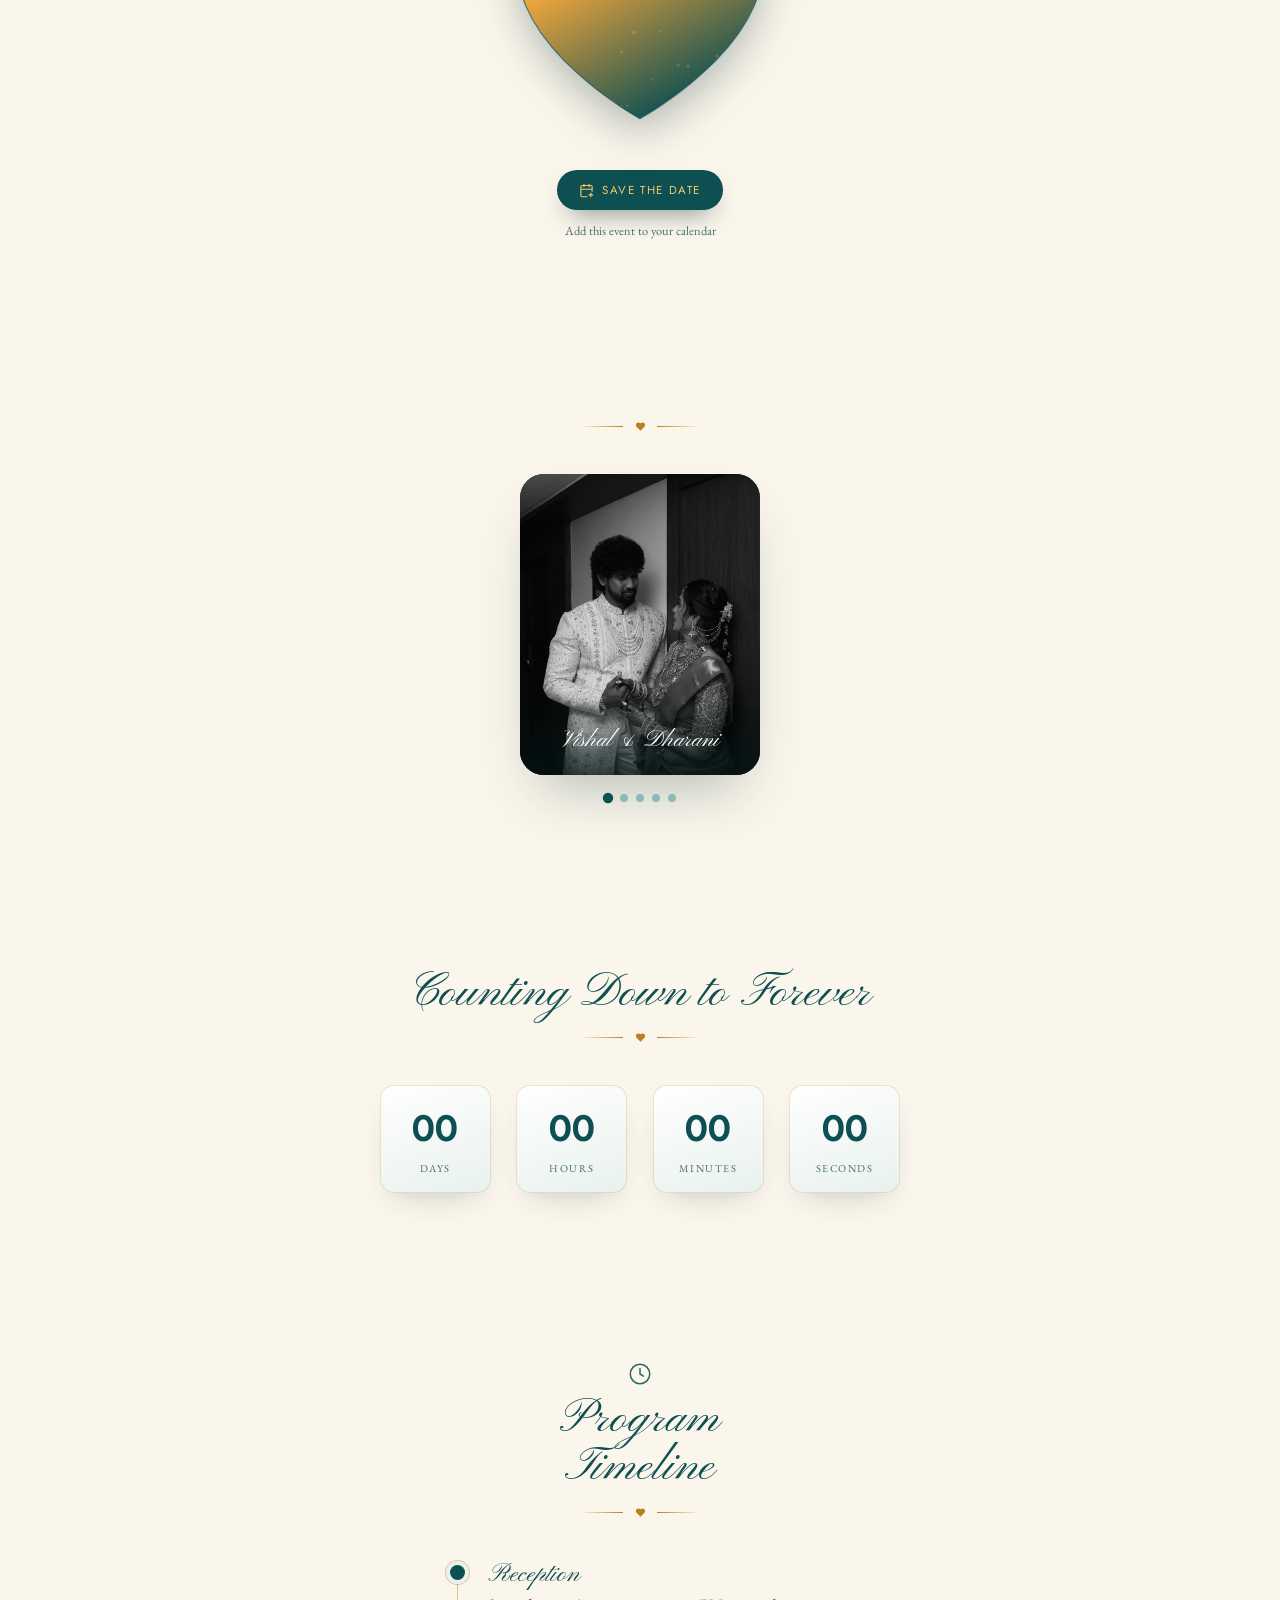
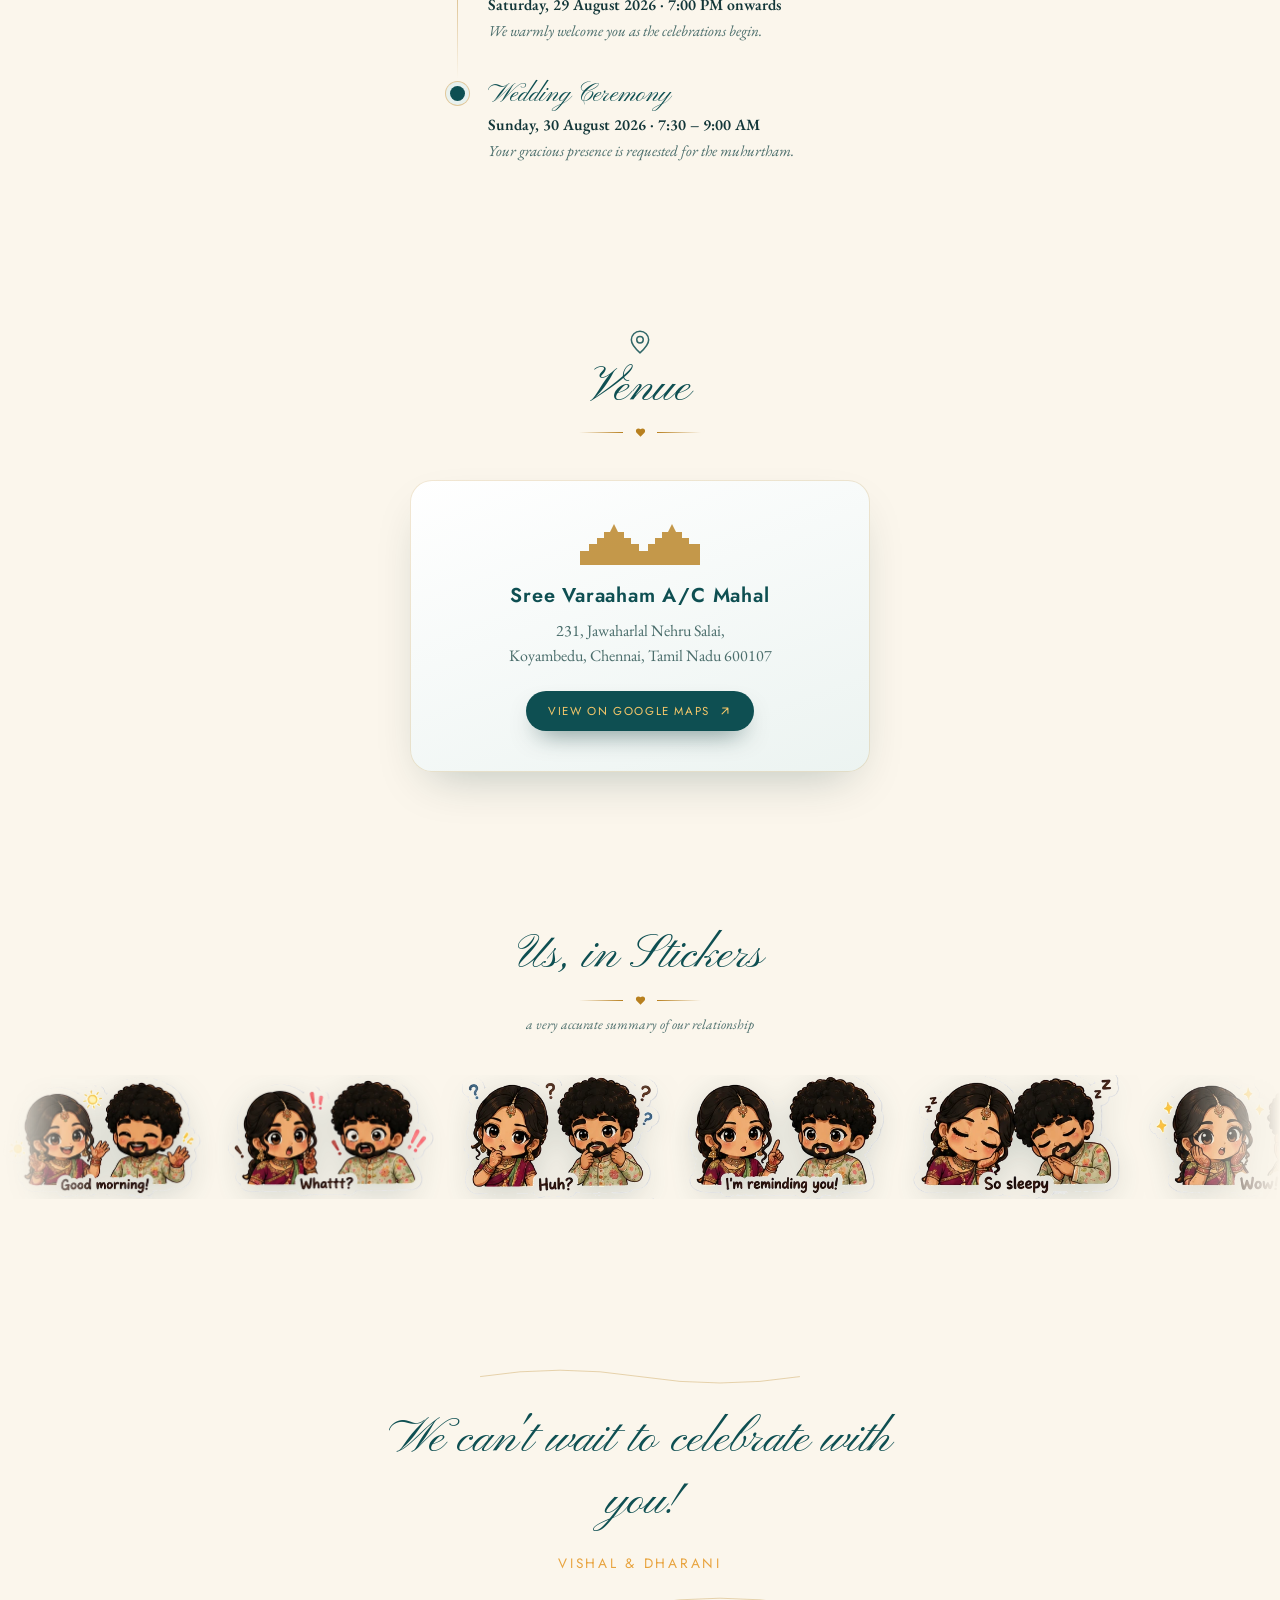
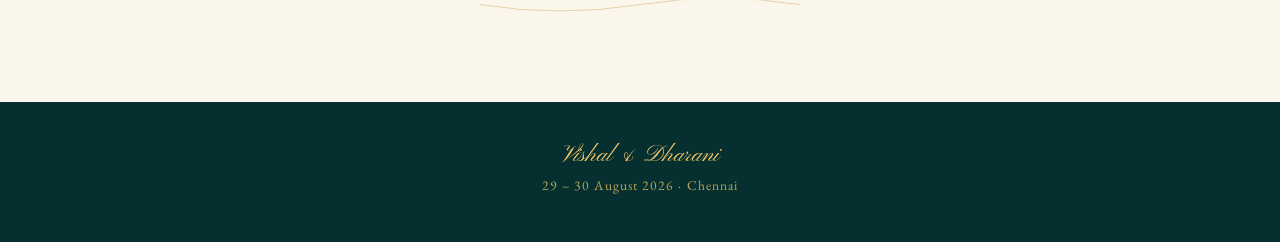
==== commit d9e9c963: "Add wedding invitation page with HTML, CSS, and JavaScript. Features include background music, inter" ====
--- a/index.html
+++ b/index.html
@@ -3,280 +3,259 @@
 <head>
 <meta charset="UTF-8">
 <meta name="viewport" content="width=device-width, initial-scale=1.0, viewport-fit=cover">
-<title>Vishal &amp; Dharani — Love, Texted</title>
-<meta name="description" content="Vishal and Dharani are getting married — 29 & 30 August 2026, Sree Varaaham A/C Mahal, Chennai. Open the chat to see the details.">
+<title>Vishal &amp; Dharani — Wedding Invitation</title>
+<meta name="description" content="Vishal and Dharani request the honour of your presence — Reception 29 August, Wedding 30 August 2026 at Sree Varaaham A/C Mahal, Koyambedu, Chennai.">
 <link rel="preconnect" href="https://fonts.googleapis.com">
 <link rel="preconnect" href="https://fonts.gstatic.com" crossorigin>
-<link href="https://fonts.googleapis.com/css2?family=Cormorant+Garamond:ital,wght@0,500;0,600;1,500&family=Great+Vibes&family=Caveat:wght@500;600;700&display=swap" rel="stylesheet">
-<link rel="stylesheet" href="styles.css">
+<link href="https://fonts.googleapis.com/css2?family=EB+Garamond:ital,wght@0,400;0,500;0,600;1,400;1,500&family=Italianno&family=Jost:wght@400;500;600&family=Pinyon+Script&display=swap" rel="stylesheet">
+<link rel="stylesheet" href="/styles.css">
 </head>
 <body>
 
 <div class="grain" aria-hidden="true"></div>
 
 <audio class="bg-audio" data-bg-audio loop preload="none">
-  <source src="audio/wedding-music.mp3" type="audio/mpeg">
+  <source src="/audio/wedding-music.mp3" type="audio/mpeg">
 </audio>
 
-<div class="stage">
-<div class="phone" data-phone>
-
-  <!-- ============ STATUS BAR ============ -->
-  <div class="statusbar">
-    <span class="statusbar__time" data-clock>9:41</span>
-    <span class="statusbar__icons">
-      <svg viewBox="0 0 18 12" width="16" height="11" aria-hidden="true"><rect x="0" y="7" width="3" height="5" rx=".5" fill="currentColor"/><rect x="5" y="5" width="3" height="7" rx=".5" fill="currentColor"/><rect x="10" y="2" width="3" height="10" rx=".5" fill="currentColor"/><rect x="15" y="0" width="3" height="12" rx=".5" fill="currentColor"/></svg>
-      <svg viewBox="0 0 24 12" width="22" height="11" aria-hidden="true"><rect x=".5" y=".5" width="20" height="11" rx="2.5" stroke="currentColor" fill="none"/><rect x="2" y="2" width="14" height="8" rx="1.5" fill="currentColor"/><rect x="21.5" y="3.5" width="1.6" height="5" rx=".8" fill="currentColor"/></svg>
-    </span>
-  </div>
-
-  <div class="phone__body">
-
-    <!-- ============ LOCK SCREEN ============ -->
-    <section class="lock" data-lock aria-label="Lock screen — tap to open the invitation">
-      <div class="lock__bg" style="background-image:url('images/lock-bg.jpg')" aria-hidden="true"></div>
-      <div class="lock__veil" aria-hidden="true"></div>
-
-      <div class="lock__hearts" aria-hidden="true">
-        <span>♥</span><span>♥</span><span>♥</span><span>♥</span><span>♥</span>
-      </div>
-
-      <div class="lock__clock">
-        <svg class="lock__padlock" viewBox="0 0 24 24" width="20" height="20" aria-hidden="true"><path d="M6 10V8a6 6 0 1 1 12 0v2" stroke="currentColor" stroke-width="1.6" fill="none" stroke-linecap="round"/><rect x="4.5" y="10" width="15" height="10" rx="2.5" stroke="currentColor" stroke-width="1.6" fill="none"/></svg>
-        <p class="lock__date">29·08</p>
-        <p class="lock__year">Saturday · Reception 7 PM</p>
-      </div>
-
-      <button type="button" class="lock__notif" data-unlock>
-        <img class="lock__notif-avatar" src="images/avatar-vishal.jpg" alt="">
-        <span class="lock__notif-body">
-          <span class="lock__notif-row">
-            <strong>Vishal &amp; Dharani</strong>
-            <em>now</em>
-          </span>
-          <span class="lock__notif-preview">sent you a message 💌 tap to open</span>
-        </span>
-      </button>
-
-      <div class="lock__hint">
-        <svg viewBox="0 0 24 24" width="18" height="18" aria-hidden="true"><path d="m6 15 6-6 6 6" stroke="currentColor" stroke-width="2" fill="none" stroke-linecap="round" stroke-linejoin="round"/></svg>
-        <span>Tap to unlock our story</span>
-      </div>
-    </section>
-
-    <!-- ============ CHAT APP ============ -->
-    <section class="chatapp" aria-label="Chat thread">
-      <header class="chatapp__header">
-        <svg class="chatapp__back" viewBox="0 0 24 24" width="20" height="20" aria-hidden="true"><path d="m15 5-7 7 7 7" stroke="currentColor" stroke-width="2" fill="none" stroke-linecap="round" stroke-linejoin="round"/></svg>
-        <span class="chatapp__avatar-wrap">
-          <img class="chatapp__avatar" src="images/avatar-dharani.jpg" alt="">
-          <span class="chatapp__dot" aria-hidden="true"></span>
-        </span>
-        <span class="chatapp__who">
-          <strong>Vishal &amp; Dharani</strong>
-          <em data-status>getting married · 💍</em>
-        </span>
-        <button type="button" class="sound-toggle" data-sound-toggle aria-label="Mute music" aria-pressed="true" hidden>
-          <svg class="sound-toggle__icon sound-toggle__icon--on" viewBox="0 0 24 24" width="16" height="16" aria-hidden="true">
-            <path d="M4 9v6h4l5 5V4L8 9H4Z" fill="currentColor"/>
-            <path d="M16.3 8.7a5 5 0 0 1 0 6.6" stroke="currentColor" stroke-width="1.8" fill="none" stroke-linecap="round"/>
-          </svg>
-          <svg class="sound-toggle__icon sound-toggle__icon--off" viewBox="0 0 24 24" width="16" height="16" aria-hidden="true">
-            <path d="M4 9v6h4l5 5V4L8 9H4Z" fill="currentColor"/>
-            <path d="m15.5 9 5 6M20.5 9l-5 6" stroke="currentColor" stroke-width="1.8" fill="none" stroke-linecap="round"/>
-          </svg>
-        </button>
-      </header>
-
-      <div class="chatapp__pinned">
-        <span class="pinned__pin">📌</span>
-        <span class="pinned__label">Wedding countdown</span>
-        <span class="pinned__count" data-countdown="2026-08-29T19:00:00+05:30">
-          <span data-days>00</span>d <span data-hours>00</span>h <span data-minutes>00</span>m <span data-seconds>00</span>s
-        </span>
-        <button type="button" class="skip-btn" data-skip hidden>Skip ⏭</button>
-      </div>
-
-      <div class="chatapp__scroll" data-scroll>
-
-        <div class="daydiv"><span>Today</span></div>
-
-        <div class="msg-group msg-group--d seq-pending">
-          <img class="msg-avatar" src="images/avatar-dharani.jpg" alt="Dharani">
-          <div class="bubbles">
-            <p class="bubble bubble--d" data-seq="d" hidden>hiii 👋</p>
-            <p class="bubble bubble--d" data-seq="d" hidden>ok so... we've been keeping a little secret</p>
-          </div>
-        </div>
-
-        <div class="msg-group msg-group--v seq-pending">
-          <img class="msg-avatar" src="images/avatar-vishal.jpg" alt="Vishal">
-          <div class="bubbles">
-            <p class="bubble bubble--v" data-seq="v" hidden>should we tell them?</p>
-            <p class="bubble bubble--v" data-seq="v" hidden>yeah let's tell them 😄</p>
-          </div>
-        </div>
-
-        <div class="msg-sticker msg-sticker--d" data-seq="d" hidden>
-          <img src="images/sticker-good-morning.png" alt="Good morning! sticker">
-        </div>
-
-        <div class="msg-group msg-group--d seq-pending">
-          <img class="msg-avatar" src="images/avatar-dharani.jpg" alt="Dharani">
-          <div class="bubbles">
-            <p class="bubble bubble--d bubble--shout" data-seq="d" hidden>WE'RE GETTING MARRIED 💍❤️</p>
-          </div>
-        </div>
-
-        <div class="msg-sticker msg-sticker--v" data-seq="v" hidden>
-          <img src="images/sticker-approved.png" alt="Approved! sticker">
-        </div>
-
-        <div class="msg-group msg-group--d seq-pending">
-          <img class="msg-avatar" src="images/avatar-dharani.jpg" alt="Dharani">
-          <div class="bubbles">
-            <p class="bubble bubble--d" data-seq="d" hidden>we want you there for all of it. no excuses 😤</p>
-          </div>
-        </div>
-
-        <div class="msg-card" data-seq="c" hidden>
-          <div class="card card--date">
-            <p class="card__eyebrow">💌 Save the Date</p>
-            <p class="card__title">29 &amp; 30 August 2026</p>
-            <p class="card__sub">Chennai, Tamil Nadu</p>
-          </div>
-        </div>
-
-        <div class="msg-sticker msg-sticker--d" data-seq="d" hidden>
-          <img src="images/sticker-wow.png" alt="Wow! sticker">
-        </div>
-
-        <div class="msg-group msg-group--v seq-pending">
-          <img class="msg-avatar" src="images/avatar-vishal.jpg" alt="Vishal">
-          <div class="bubbles">
-            <p class="bubble bubble--v" data-seq="v" hidden>day one —</p>
-          </div>
-        </div>
-
-        <div class="msg-card" data-seq="c" hidden>
-          <div class="card card--event">
-            <p class="card__eyebrow">🥂 Reception</p>
-            <p class="card__title">Saturday, 29 August</p>
-            <p class="card__sub">7:00 PM onwards</p>
-          </div>
-        </div>
-
-        <div class="msg-group msg-group--d seq-pending">
-          <img class="msg-avatar" src="images/avatar-dharani.jpg" alt="Dharani">
-          <div class="bubbles">
-            <p class="bubble bubble--d" data-seq="d" hidden>day two, the real deal —</p>
-          </div>
-        </div>
-
-        <div class="msg-card" data-seq="c" hidden>
-          <div class="card card--event">
-            <p class="card__eyebrow">💍 Wedding</p>
-            <p class="card__title">Sunday, 30 August</p>
-            <p class="card__sub">7:30 – 9:00 AM</p>
-          </div>
-        </div>
-
-        <div class="msg-sticker msg-sticker--v" data-seq="v" hidden>
-          <img src="images/sticker-too-cute.png" alt="Too cute! sticker">
-        </div>
-
-        <div class="msg-group msg-group--v seq-pending">
-          <img class="msg-avatar" src="images/avatar-vishal.jpg" alt="Vishal">
-          <div class="bubbles">
-            <p class="bubble bubble--v" data-seq="v" hidden>here's where to find us 📍</p>
-          </div>
-        </div>
-
-        <a class="msg-card msg-card--link" data-seq="c" hidden href="https://www.google.com/maps/search/?api=1&query=Sree+Varaaham+A%2FC+Mahal%2C+231+Jawaharlal+Nehru+Salai%2C+Koyambedu%2C+Chennai%2C+Tamil+Nadu+600107" target="_blank" rel="noopener">
-          <div class="card card--location">
-            <div class="card__map" aria-hidden="true">
-              <svg viewBox="0 0 24 24" width="26" height="26"><path d="M20 10c0 5-8 12-8 12s-8-7-8-12a8 8 0 0 1 16 0Z" fill="currentColor"/><circle cx="12" cy="10" r="3" fill="#fff"/></svg>
-            </div>
-            <p class="card__title">Sree Varaaham A/C Mahal</p>
-            <p class="card__sub">231, Jawaharlal Nehru Salai,<br>Koyambedu, Chennai, TN 600107</p>
-            <span class="card__btn">View on Google Maps →</span>
-          </div>
-        </a>
-
-        <div class="msg-group msg-group--d seq-pending">
-          <img class="msg-avatar" src="images/avatar-dharani.jpg" alt="Dharani">
-          <div class="bubbles">
-            <p class="bubble bubble--d" data-seq="d" hidden>a few of our favourites 🤍 swipe →</p>
-          </div>
-        </div>
-
-        <div class="msg-photos" data-seq="d" hidden>
-          <img src="images/photo-1.jpg" alt="Vishal and Dharani holding hands" loading="lazy">
-          <img src="images/photo-2.jpg" alt="Vishal and Dharani at the reception" loading="lazy">
-          <img src="images/photo-3.jpg" alt="Vishal and Dharani cutting the cake" loading="lazy">
-        </div>
-
-        <div class="msg-sticker msg-sticker--d" data-seq="d" hidden>
-          <img src="images/sticker-hey-you.png" alt="Hey you! sticker">
-        </div>
-
-        <div class="msg-group msg-group--v seq-pending">
-          <img class="msg-avatar" src="images/avatar-vishal.jpg" alt="Vishal">
-          <div class="bubbles">
-            <p class="bubble bubble--v" data-seq="v" hidden>seriously though —</p>
-            <p class="bubble bubble--v" data-seq="v" hidden>thank you for being part of our story. it means everything that you'll be there</p>
-          </div>
-        </div>
-
-        <div class="msg-sticker msg-sticker--d" data-seq="d" hidden>
-          <img src="images/sticker-good-night.png" alt="Good night sticker">
-        </div>
-
-        <div class="msg-group msg-group--d seq-pending">
-          <img class="msg-avatar" src="images/avatar-dharani.jpg" alt="Dharani">
-          <div class="bubbles">
-            <p class="bubble bubble--d" data-seq="d" hidden>see you on the dance floor 💃🕺</p>
-          </div>
-        </div>
-
-        <div class="msg-card msg-card--final" data-seq="c" hidden>
-          <div class="card card--final">
-            <p class="card__eyebrow">💌 You're Invited</p>
-            <p class="card__title script">Vishal &amp; Dharani</p>
-            <p class="card__sub">29 – 30 August 2026 · Chennai</p>
-            <button type="button" class="card__btn card__btn--action" data-add-calendar>+ Add to Calendar</button>
-          </div>
-        </div>
-
-        <div class="sticker-tray" data-stickertray hidden>
-          <p class="sticker-tray__label">our sticker pack 📦</p>
-          <div class="sticker-tray__row">
-            <img src="images/sticker-whattt.png" alt="">
-            <img src="images/sticker-huh.png" alt="">
-            <img src="images/sticker-so-sleepy.png" alt="">
-            <img src="images/sticker-reminding-you.png" alt="">
-            <img src="images/sticker-nice.png" alt="">
-            <img src="images/sticker-achoo.png" alt="">
-            <img src="images/sticker-angry.png" alt="">
-            <img src="images/sticker-huh-triple.png" alt="">
-            <img src="images/sticker-am-i-cool.png" alt="">
-            <img src="images/sticker-yum.png" alt="">
-          </div>
-        </div>
-
-        <p class="chatapp__end" data-end hidden>You're all caught up 🤍</p>
-      </div>
-
-      <div class="chatapp__inputbar">
-        <span class="inputbar__field">Type a message…</span>
-        <span class="inputbar__send">♥</span>
-      </div>
-    </section>
-
-  </div>
-</div>
-</div>
-
-<script src="script.js"></script>
+<button type="button" class="sound-toggle" data-sound-toggle aria-label="Mute music" aria-pressed="true" hidden>
+  <svg class="sound-toggle__icon sound-toggle__icon--on" viewBox="0 0 24 24" width="18" height="18" aria-hidden="true">
+    <path d="M4 9v6h4l5 5V4L8 9H4Z" fill="currentColor"/>
+    <path d="M16.3 8.7a5 5 0 0 1 0 6.6" stroke="currentColor" stroke-width="1.8" fill="none" stroke-linecap="round"/>
+    <path d="M18.8 6.2a9 9 0 0 1 0 11.6" stroke="currentColor" stroke-width="1.8" fill="none" stroke-linecap="round" opacity=".55"/>
+  </svg>
+  <svg class="sound-toggle__icon sound-toggle__icon--off" viewBox="0 0 24 24" width="18" height="18" aria-hidden="true">
+    <path d="M4 9v6h4l5 5V4L8 9H4Z" fill="currentColor"/>
+    <path d="m15.5 9 5 6M20.5 9l-5 6" stroke="currentColor" stroke-width="1.8" fill="none" stroke-linecap="round"/>
+  </svg>
+</button>
+
+<!-- heart clip used by the scratch card -->
+<svg width="0" height="0" aria-hidden="true" style="position:absolute">
+  <defs>
+    <clipPath id="heart-clip" clipPathUnits="objectBoundingBox">
+      <path d="M0.5,0.96 C0.5,0.96 0.06,0.70 0.06,0.36 C0.06,0.18 0.20,0.06 0.32,0.06 C0.42,0.06 0.48,0.14 0.5,0.24 C0.52,0.14 0.58,0.06 0.68,0.06 C0.80,0.06 0.94,0.18 0.94,0.36 C0.94,0.70 0.5,0.96 0.5,0.96 Z"/>
+    </clipPath>
+  </defs>
+</svg>
+
+<!-- ============ HERO ============ -->
+<header class="hero" id="top" data-hero>
+  <!-- Roses and marigolds in a breeze — plays on tap. The poster is this clip's
+       own first frame, so the still and the video are one continuous image. -->
+  <video class="hero__video" data-hero-video muted playsinline webkit-playsinline="true" preload="auto" poster="/images/hero-poster.jpg">
+    <source src="/videos/hero.mp4" type="video/mp4">
+  </video>
+  <div class="hero__veil" aria-hidden="true"></div>
+  <div class="hero__glow" aria-hidden="true"></div>
+
+  <div class="hero__content">
+    <svg class="hero__heart reveal-up" style="--d:.1s" viewBox="0 0 24 24" width="26" height="26" aria-hidden="true">
+      <path d="M19 14c1.49-1.46 3-3.21 3-5.5A5.5 5.5 0 0 0 16.5 3c-1.76 0-3 .5-4.5 2-1.5-1.5-2.74-2-4.5-2A5.5 5.5 0 0 0 2 8.5c0 2.3 1.5 4.05 3 5.5l7 7Z" fill="currentColor"/>
+    </svg>
+
+    <p class="hero__eyebrow reveal-up" style="--d:.3s">We are so glad you made this journey<br>to be with us on our big day</p>
+
+    <div class="hero__names">
+      <span class="hero__name reveal-up" style="--d:.6s">Vishal</span>
+      <span class="hero__amp reveal-up" style="--d:.8s" aria-hidden="true">and</span>
+      <span class="hero__name reveal-up" style="--d:1s">Dharani</span>
+    </div>
+
+    <p class="hero__tagline reveal-up" style="--d:1.25s">Together with our families,<br>we request the honour of your presence</p>
+
+    <!-- Last in the chain: the tagline lands at 1.25s + .9s, so this waits
+         until every detail above it has finished arriving. -->
+    <a href="#reveal" class="hero__scroll reveal-up" style="--d:2.4s">
+      <span>Scroll</span>
+      <svg viewBox="0 0 24 24" width="16" height="16" aria-hidden="true"><path d="m6 9 6 6 6-6" stroke="currentColor" stroke-width="1.8" fill="none" stroke-linecap="round" stroke-linejoin="round"/></svg>
+    </a>
+  </div>
+</header>
+
+<main>
+
+<!-- ============ BLESSING ============ -->
+<section class="quote">
+  <div class="quote__inner">
+    <div class="quote__rule"><span></span><svg viewBox="0 0 24 24" width="13" height="13" aria-hidden="true"><path d="M19 14c1.49-1.46 3-3.21 3-5.5A5.5 5.5 0 0 0 16.5 3c-1.76 0-3 .5-4.5 2-1.5-1.5-2.74-2-4.5-2A5.5 5.5 0 0 0 2 8.5c0 2.3 1.5 4.05 3 5.5l7 7Z" fill="currentColor"/></svg><span></span></div>
+    <p class="quote__text">We are honoured to welcome you to the wedding celebrations of Vishal &amp; Dharani. As they begin their journey together in love and faith, we thank you for being part of this blessed occasion.</p>
+    <div class="quote__rule"><span></span><svg viewBox="0 0 24 24" width="13" height="13" aria-hidden="true"><path d="M19 14c1.49-1.46 3-3.21 3-5.5A5.5 5.5 0 0 0 16.5 3c-1.76 0-3 .5-4.5 2-1.5-1.5-2.74-2-4.5-2A5.5 5.5 0 0 0 2 8.5c0 2.3 1.5 4.05 3 5.5l7 7Z" fill="currentColor"/></svg><span></span></div>
+  </div>
+</section>
+
+<!-- ============ SCRATCH TO REVEAL ============ -->
+<section class="scratch cream-bg" id="reveal">
+  <div class="section-head reveal">
+    <h2 class="script-title">Scratch to Reveal</h2>
+    <div class="section-head__rule"><span></span><svg viewBox="0 0 24 24" width="11" height="11" aria-hidden="true"><path d="M19 14c1.49-1.46 3-3.21 3-5.5A5.5 5.5 0 0 0 16.5 3c-1.76 0-3 .5-4.5 2-1.5-1.5-2.74-2-4.5-2A5.5 5.5 0 0 0 2 8.5c0 2.3 1.5 4.05 3 5.5l7 7Z" fill="currentColor"/></svg><span></span></div>
+    <p class="section-head__hint">Drag your finger — or click and drag — across the heart</p>
+  </div>
+
+  <div class="scratch-card reveal" data-scratch>
+    <div class="scratch-card__face">
+      <p class="scratch-card__pretitle">You're Invited</p>
+      <p class="scratch-card__date">29 &amp; 30 August</p>
+      <p class="scratch-card__year">2026</p>
+      <p class="scratch-card__day">Chennai</p>
+    </div>
+    <canvas class="scratch-card__canvas"></canvas>
+    <svg viewBox="0 0 100 100" class="scratch-card__outline" preserveAspectRatio="none" aria-hidden="true">
+      <path d="M50,96 C50,96 6,70 6,36 C6,18 20,6 32,6 C42,6 48,14 50,24 C52,14 58,6 68,6 C80,6 94,18 94,36 C94,70 50,96 50,96 Z" fill="none" stroke="currentColor" stroke-width="1.2" vector-effect="non-scaling-stroke" opacity=".7"/>
+    </svg>
+  </div>
+
+  <div class="savedate reveal">
+    <button type="button" class="btn btn--solid" data-add-calendar>
+      <svg viewBox="0 0 24 24" width="15" height="15" aria-hidden="true"><path d="M8 2v4M16 2v4M3 10h18M21 13V6a2 2 0 0 0-2-2H5a2 2 0 0 0-2 2v14a2 2 0 0 0 2 2h8M16 19h6M19 16v6" stroke="currentColor" stroke-width="1.8" fill="none" stroke-linecap="round" stroke-linejoin="round"/></svg>
+      Save the Date
+    </button>
+    <p class="savedate__note">Add this event to your calendar</p>
+  </div>
+</section>
+
+<!-- ============ MOMENTS ============ -->
+<section class="moments">
+  <div class="section-head reveal">
+    <div class="section-head__rule"><span></span><svg viewBox="0 0 24 24" width="11" height="11" aria-hidden="true"><path d="M19 14c1.49-1.46 3-3.21 3-5.5A5.5 5.5 0 0 0 16.5 3c-1.76 0-3 .5-4.5 2-1.5-1.5-2.74-2-4.5-2A5.5 5.5 0 0 0 2 8.5c0 2.3 1.5 4.05 3 5.5l7 7Z" fill="currentColor"/></svg><span></span></div>
+  </div>
+
+  <div class="carousel reveal" data-carousel>
+    <div class="carousel__track" data-track>
+      <div class="carousel__slide carousel__slide--photo">
+        <img class="carousel__photo" src="/images/photo-1.jpg" alt="Vishal and Dharani">
+        <p class="carousel__caption">Vishal &amp; Dharani</p>
+      </div>
+      <div class="carousel__slide carousel__slide--photo">
+        <img class="carousel__photo" src="/images/photo-4.jpg" alt="Vishal in an embroidered kurta">
+        <p class="carousel__caption">Vishal</p>
+      </div>
+      <div class="carousel__slide carousel__slide--photo">
+        <img class="carousel__photo" src="/images/photo-5.jpg" alt="Dharani in bridal jewellery and mehndi">
+        <p class="carousel__caption">Dharani</p>
+      </div>
+      <div class="carousel__slide carousel__slide--photo">
+        <img class="carousel__photo" src="/images/photo-2.jpg" alt="Vishal and Dharani at the reception">
+        <p class="carousel__caption">The Reception</p>
+      </div>
+      <div class="carousel__slide carousel__slide--photo">
+        <img class="carousel__photo" src="/images/photo-3.jpg" alt="Vishal and Dharani cutting the cake">
+        <p class="carousel__caption">Sweeter Together</p>
+      </div>
+    </div>
+    <div class="carousel__dots" data-dots></div>
+  </div>
+</section>
+
+<!-- ============ COUNTDOWN ============ -->
+<section class="countdown-section cream-bg">
+  <div class="section-head reveal">
+    <h2 class="script-title">Counting Down to Forever</h2>
+    <div class="section-head__rule"><span></span><svg viewBox="0 0 24 24" width="11" height="11" aria-hidden="true"><path d="M19 14c1.49-1.46 3-3.21 3-5.5A5.5 5.5 0 0 0 16.5 3c-1.76 0-3 .5-4.5 2-1.5-1.5-2.74-2-4.5-2A5.5 5.5 0 0 0 2 8.5c0 2.3 1.5 4.05 3 5.5l7 7Z" fill="currentColor"/></svg><span></span></div>
+  </div>
+
+  <div class="countdown reveal" data-countdown="2026-08-29T19:00:00+05:30">
+    <div class="countdown__unit"><span class="countdown__num" data-days>00</span><span class="countdown__word">Days</span></div>
+    <div class="countdown__unit"><span class="countdown__num" data-hours>00</span><span class="countdown__word">Hours</span></div>
+    <div class="countdown__unit"><span class="countdown__num" data-minutes>00</span><span class="countdown__word">Minutes</span></div>
+    <div class="countdown__unit"><span class="countdown__num" data-seconds>00</span><span class="countdown__word">Seconds</span></div>
+  </div>
+</section>
+
+<!-- ============ PROGRAM TIMELINE ============ -->
+<section class="timeline">
+  <div class="section-head reveal">
+    <svg viewBox="0 0 24 24" width="26" height="26" class="section-head__icon" aria-hidden="true"><circle cx="12" cy="12" r="9" stroke="currentColor" stroke-width="1.4" fill="none"/><path d="M12 7v5l3.2 2" stroke="currentColor" stroke-width="1.4" fill="none" stroke-linecap="round" stroke-linejoin="round"/></svg>
+    <h2 class="script-title">Program Timeline</h2>
+    <div class="section-head__rule"><span></span><svg viewBox="0 0 24 24" width="11" height="11" aria-hidden="true"><path d="M19 14c1.49-1.46 3-3.21 3-5.5A5.5 5.5 0 0 0 16.5 3c-1.76 0-3 .5-4.5 2-1.5-1.5-2.74-2-4.5-2A5.5 5.5 0 0 0 2 8.5c0 2.3 1.5 4.05 3 5.5l7 7Z" fill="currentColor"/></svg><span></span></div>
+  </div>
+
+  <ol class="tl">
+    <li class="tl__item reveal">
+      <span class="tl__dot"></span>
+      <div class="tl__body">
+        <p class="tl__title">Reception</p>
+        <p class="tl__when">Saturday, 29 August 2026 · 7:00 PM onwards</p>
+        <p class="tl__note">We warmly welcome you as the celebrations begin.</p>
+      </div>
+    </li>
+    <li class="tl__item reveal">
+      <span class="tl__dot"></span>
+      <div class="tl__body">
+        <p class="tl__title">Wedding Ceremony</p>
+        <p class="tl__when">Sunday, 30 August 2026 · 7:30 – 9:00 AM</p>
+        <p class="tl__note">Your gracious presence is requested for the muhurtham.</p>
+      </div>
+    </li>
+  </ol>
+</section>
+
+<!-- ============ VENUE ============ -->
+<section class="venue cream-bg">
+  <div class="section-head reveal">
+    <svg viewBox="0 0 24 24" width="26" height="26" class="section-head__icon" aria-hidden="true"><path d="M20 10c0 5-8 12-8 12s-8-7-8-12a8 8 0 0 1 16 0Z" stroke="currentColor" stroke-width="1.4" fill="none"/><circle cx="12" cy="10" r="3" stroke="currentColor" stroke-width="1.4" fill="none"/></svg>
+    <h2 class="script-title">Venue</h2>
+    <div class="section-head__rule"><span></span><svg viewBox="0 0 24 24" width="11" height="11" aria-hidden="true"><path d="M19 14c1.49-1.46 3-3.21 3-5.5A5.5 5.5 0 0 0 16.5 3c-1.76 0-3 .5-4.5 2-1.5-1.5-2.74-2-4.5-2A5.5 5.5 0 0 0 2 8.5c0 2.3 1.5 4.05 3 5.5l7 7Z" fill="currentColor"/></svg><span></span></div>
+  </div>
+
+  <div class="venue-card reveal">
+    <svg class="venue-card__motif" viewBox="0 0 240 90" aria-hidden="true">
+      <path d="M0 88 L0 60 L18 60 L18 46 L34 46 L34 34 L48 34 L48 22 L60 22 L68 6 L76 22 L88 22 L88 34 L102 34 L102 46 L118 46 L118 60 L136 60 L136 46 L150 46 L150 34 L164 34 L164 22 L176 22 L184 6 L192 22 L204 22 L204 34 L218 34 L218 46 L240 46 L240 88 Z"/>
+    </svg>
+    <p class="venue-card__name">Sree Varaaham A/C Mahal</p>
+    <p class="venue-card__addr">231, Jawaharlal Nehru Salai,<br>Koyambedu, Chennai, Tamil Nadu 600107</p>
+    <a class="btn btn--solid" href="https://www.google.com/maps/search/?api=1&query=Sree+Varaaham+A%2FC+Mahal%2C+231+Jawaharlal+Nehru+Salai%2C+Koyambedu%2C+Chennai%2C+Tamil+Nadu+600107" target="_blank" rel="noopener">
+      View on Google Maps
+      <svg viewBox="0 0 24 24" width="14" height="14" aria-hidden="true"><path d="M7 17L17 7M17 7H8M17 7v9" stroke="currentColor" stroke-width="1.8" fill="none" stroke-linecap="round" stroke-linejoin="round"/></svg>
+    </a>
+  </div>
+</section>
+
+<!-- ============ STICKER PACK ============ -->
+<section class="stickers">
+  <div class="section-head reveal">
+    <h2 class="script-title">Us, in Stickers</h2>
+    <div class="section-head__rule"><span></span><svg viewBox="0 0 24 24" width="11" height="11" aria-hidden="true"><path d="M19 14c1.49-1.46 3-3.21 3-5.5A5.5 5.5 0 0 0 16.5 3c-1.76 0-3 .5-4.5 2-1.5-1.5-2.74-2-4.5-2A5.5 5.5 0 0 0 2 8.5c0 2.3 1.5 4.05 3 5.5l7 7Z" fill="currentColor"/></svg><span></span></div>
+    <p class="section-head__hint">a very accurate summary of our relationship</p>
+  </div>
+
+  <div class="marquee reveal" aria-hidden="true">
+    <div class="marquee__track" data-marquee>
+      <img src="/images/sticker-good-morning.png" alt="">
+      <img src="/images/sticker-whattt.png" alt="">
+      <img src="/images/sticker-huh.png" alt="">
+      <img src="/images/sticker-reminding-you.png" alt="">
+      <img src="/images/sticker-so-sleepy.png" alt="">
+      <img src="/images/sticker-wow.png" alt="">
+      <img src="/images/sticker-approved.png" alt="">
+      <img src="/images/sticker-nice.png" alt="">
+      <img src="/images/sticker-hey-you.png" alt="">
+      <img src="/images/sticker-achoo.png" alt="">
+      <img src="/images/sticker-angry.png" alt="">
+      <img src="/images/sticker-huh-triple.png" alt="">
+      <img src="/images/sticker-good-night.png" alt="">
+      <img src="/images/sticker-too-cute.png" alt="">
+      <img src="/images/sticker-am-i-cool.png" alt="">
+      <img src="/images/sticker-yum.png" alt="">
+    </div>
+  </div>
+</section>
+
+<!-- ============ CLOSING ============ -->
+<section class="closing cream-bg">
+  <svg class="closing__flourish" viewBox="0 0 400 24" aria-hidden="true"><path d="M0 12 Q100 -4 200 12 T400 12" stroke="currentColor" stroke-width="1" fill="none" opacity=".4"/></svg>
+  <p class="closing__msg script-title">We can't wait to celebrate with you!</p>
+  <p class="closing__names">Vishal &amp; Dharani</p>
+  <svg class="closing__flourish closing__flourish--flip" viewBox="0 0 400 24" aria-hidden="true"><path d="M0 12 Q100 -4 200 12 T400 12" stroke="currentColor" stroke-width="1" fill="none" opacity=".4"/></svg>
+</section>
+
+</main>
+
+<footer class="footer">
+  <p class="footer__names">Vishal &amp; Dharani</p>
+  <p class="footer__meta">29 – 30 August 2026 · Chennai</p>
+</footer>
+
+<script src="/script.js"></script>
 </body>
 </html>
--- a/styles.css
+++ b/styles.css
@@ -1,665 +1,379 @@
 /* =========================================================
-   Vishal & Dharani — "Love, Texted"
-   A phone lock-screen that unlocks into a live chat thread.
-   Maroon, antique gold and blush. Premium finish throughout.
+   Vishal & Dharani — Wedding Invitation
+   Peacock teal and marigold with calligraphic display type.
+   (Structure follows the Sarath & Lavanya invite; the colour
+   story is deliberately its own.)
+
+   Every colour lives here. The -rgb channel tokens exist so
+   translucent values can reference the palette instead of
+   carrying their own hardcoded copies, which is how the
+   previous scheme drifted out of sync with these tokens.
    ========================================================= */
 
 :root{
-  /* ---- palette ---- */
-  --burgundy:#7a1c33;
-  --burgundy-deep:#43101c;
-  --burgundy-ink:#2d0a14;
-  --rose:#c4707f;
-  --rose-soft:#e6c2c9;
-  --blush:#f8e6e8;
-  --blush-deep:#f0d2d7;
-  --cream:#fdf6f2;
-  --gold:#b0802c;
-  --gold-bright:#d8ab57;
-  --gold-pale:#efdcb2;
-  --ink:#33121d;
-  --ink-soft:#6d4450;
-  --ink-faint:#9a7a83;
-  --love:#dc4a74;
-  --love-bright:#ff7d9e;
-
-  /* ---- chat surfaces ---- */
-  --chat-bg:#f4e6e3;
-  --bubble-d:#ffffff;
-  --bubble-d-ink:#3d0f1c;
-  --bubble-v:#7a1c33;
-  --bubble-v-ink:#fdeee2;
-
-  /* ---- lines & shadows (warm-tinted, never pure black) ---- */
-  --hair:rgba(176,128,44,.22);
-  --hair-soft:rgba(67,16,28,.08);
-  --sh-sm:0 1px 2px rgba(67,16,28,.06), 0 2px 6px rgba(67,16,28,.05);
-  --sh-md:0 2px 6px rgba(67,16,28,.06), 0 10px 24px -8px rgba(67,16,28,.16);
-  --sh-lg:0 4px 12px rgba(67,16,28,.08), 0 22px 44px -14px rgba(67,16,28,.24);
-
-  /* ---- type ---- */
-  --font-script:'Great Vibes', cursive;
-  --font-hand:'Caveat', cursive;
-  --font-display:'Cormorant Garamond', Georgia, serif;
-  --font-ui:-apple-system, BlinkMacSystemFont, 'Segoe UI', Roboto, 'Helvetica Neue', sans-serif;
-
-  /* ---- motion ---- */
-  --ease:cubic-bezier(.16,1,.3,1);
-  --ease-soft:cubic-bezier(.4,0,.2,1);
-
-  /* ---- metrics ---- */
-  --sb-h:2.15rem;
-}
-
-*,*::before,*::after{ box-sizing:border-box; -webkit-tap-highlight-color:transparent; }
+  --teal:#0e4f52;
+  --teal-deep:#06302f;
+  --teal-soft:#9fc9c4;
+  --marigold:#e8a33d;
+  --mist:#e8f1ee;
+  --mist-deep:#d3e5e0;
+  --cream:#fbf6ec;
+  --gold:#b8801f;
+  --gold-bright:#f0b64a;
+  --gold-pale:#f6c86a;
+  --ink:#123638;
+  --ink-soft:#4a6d6b;
+
+  --teal-deep-rgb:6 48 47;
+  --teal-soft-rgb:159 201 196;
+  --marigold-rgb:232 163 61;
+  --gold-rgb:184 128 31;
+  --gold-pale-rgb:246 200 106;
+  --mist-rgb:232 241 238;
+  --mist-deep-rgb:211 229 224;
+  --ink-rgb:18 54 56;
+  --night-rgb:3 20 20;
+
+  /* Italianno carries the two names alone; Pinyon Script is the sturdier
+     copperplate for every smaller heading. Jost is low-contrast on purpose —
+     the letterspaced uppercase runs down to .68rem, where a hairline serif
+     starts dropping strokes. */
+  --font-script:'Italianno', cursive;
+  --font-script-alt:'Pinyon Script', cursive;
+  --font-caps:'Jost', sans-serif;
+  --font-body:'EB Garamond', serif;
+
+  --ease:cubic-bezier(.22,1,.36,1);
+}
+
+*,*::before,*::after{ box-sizing:border-box; }
 [hidden]{ display:none !important; }
-
-html{ height:100%; }
+html{ scroll-behavior:smooth; }
 body{
-  margin:0; height:100%;
-  font-family:var(--font-ui);
-  font-size:16px;
-  background:var(--burgundy-ink);
+  margin:0;
+  font-family:var(--font-body);
+  font-size:1.05rem;
+  background:var(--cream);
   color:var(--ink);
-  overflow:hidden;
+  overflow-x:hidden;
   -webkit-font-smoothing:antialiased;
-  -moz-osx-font-smoothing:grayscale;
-  text-rendering:optimizeLegibility;
 }
 img,svg{ display:block; max-width:100%; }
 a{ color:inherit; text-decoration:none; }
-p{ margin:0; }
+h1,h2,h3,p{ margin:0; }
 button{ font:inherit; color:inherit; }
-
-:focus-visible{ outline:2px solid var(--love); outline-offset:3px; border-radius:6px; }
+:focus-visible{ outline:2px solid var(--teal); outline-offset:3px; }
 
 .grain{
-  position:fixed; inset:0; pointer-events:none; z-index:9999;
-  opacity:.03; mix-blend-mode:overlay;
+  position:fixed; inset:0; pointer-events:none; z-index:999;
+  opacity:.045; mix-blend-mode:overlay;
   background-image:url("data:image/svg+xml,%3Csvg xmlns='http://www.w3.org/2000/svg' width='120' height='120'%3E%3Cfilter id='n'%3E%3CfeTurbulence type='fractalNoise' baseFrequency='0.9' numOctaves='2' stitchTiles='stitch'/%3E%3C/filter%3E%3Crect width='100%25' height='100%25' filter='url(%23n)'/%3E%3C/svg%3E");
 }
 
-/* =========================================================
-   STAGE — ambient backdrop framing the phone
-   ========================================================= */
-.stage{
-  position:fixed; inset:0;
+.cream-bg{ background:var(--cream); }
+
+/* =========================================================
+   Shared
+   ========================================================= */
+.section-head{ text-align:center; padding:0 6vw; margin-bottom:2.6rem; }
+.section-head__icon{ color:var(--teal); margin:0 auto .6rem; opacity:.85; }
+.script-title{
+  font-family:var(--font-script-alt); font-weight:400;
+  font-size:clamp(2.2rem, 8vw, 3rem); color:var(--teal); line-height:1;
+}
+.section-head__rule{
+  display:flex; align-items:center; justify-content:center; gap:.7rem;
+  margin:.9rem auto 0; color:var(--gold);
+}
+.section-head__rule span{ width:44px; height:1px; background:linear-gradient(90deg, transparent, currentColor); }
+.section-head__rule span:last-child{ background:linear-gradient(270deg, transparent, currentColor); }
+.section-head__hint{ font-size:.85rem; color:var(--ink-soft); font-style:italic; margin-top:.6rem; }
+
+.reveal{ opacity:0; transform:translateY(26px); transition:opacity .9s var(--ease), transform .9s var(--ease); }
+.reveal.is-visible{ opacity:1; transform:none; }
+
+@keyframes rise-up{ from{ opacity:0; transform:translateY(18px);} to{ opacity:1; transform:none;} }
+.reveal-up{ opacity:0; animation:rise-up .9s var(--ease) forwards; animation-delay:var(--d, 0s); }
+.hero .reveal-up{ animation:none; }
+.hero.hero--open .reveal-up{ animation:rise-up .9s var(--ease) forwards; animation-delay:var(--d, 0s); }
+
+/* shared button */
+.btn{
+  display:inline-flex; align-items:center; gap:.5rem;
+  padding:.75rem 1.4rem; border-radius:999px; cursor:pointer; border:none;
+  font-family:var(--font-caps); font-size:.72rem; letter-spacing:.14em; text-transform:uppercase;
+  transition:background .3s var(--ease), transform .25s var(--ease), filter .25s var(--ease);
+}
+.btn--solid{
+  background:var(--teal); color:var(--gold-pale);
+  box-shadow:0 12px 26px -12px rgb(var(--teal-deep-rgb) / .7);
+}
+.btn--solid:hover{ transform:translateY(-2px); filter:brightness(1.1); }
+
+/* =========================================================
+   MUSIC TOGGLE
+   ========================================================= */
+.sound-toggle{
+  position:fixed; right:1.1rem; bottom:1.1rem; z-index:1000;
   display:flex; align-items:center; justify-content:center;
-  background:
-    radial-gradient(80% 55% at 50% 8%, rgba(220,74,116,.16) 0%, transparent 60%),
-    radial-gradient(70% 50% at 82% 88%, rgba(176,128,44,.14) 0%, transparent 60%),
-    radial-gradient(120% 90% at 50% -10%, #3d1020 0%, #1b0509 62%),
-    #140407;
-}
-
-/* =========================================================
-   PHONE
-   ========================================================= */
-.phone{
-  position:relative;
-  width:100%; height:100%;
-  background:var(--chat-bg);
-  overflow:hidden;
-  isolation:isolate;
-}
-
-@media (min-width:640px){
-  .stage{ padding:2.5rem 1rem; }
-  .phone{
-    width:404px; height:872px; max-height:94svh;
-    border-radius:52px;
-    box-shadow:
-      /* titanium bezel */
-      0 0 0 9px #16161a,
-      0 0 0 10px rgba(255,255,255,.10),
-      0 0 0 13px #0d0d10,
-      /* lift + ambient bloom */
-      0 50px 80px -24px rgba(0,0,0,.72),
-      0 0 90px -10px rgba(220,74,116,.18);
-  }
-  /* dynamic island */
-  .phone::before{
-    content:''; position:absolute; top:11px; left:50%; transform:translateX(-50%);
-    width:104px; height:27px; background:#0a0a0c; border-radius:999px; z-index:70;
-    box-shadow:inset 0 0 0 1px rgba(255,255,255,.05);
-  }
-  /* screen gloss */
-  .phone::after{
-    content:''; position:absolute; inset:0; z-index:65; pointer-events:none;
-    border-radius:inherit;
-    background:linear-gradient(126deg, rgba(255,255,255,.13) 0%, rgba(255,255,255,.03) 22%, transparent 42%);
-  }
-}
-
-/* =========================================================
-   STATUS BAR — overlays both screens
-   ========================================================= */
-.statusbar{
-  position:absolute; top:0; left:0; right:0; z-index:60;
-  height:calc(var(--sb-h) + env(safe-area-inset-top));
-  padding:env(safe-area-inset-top) 1.55rem 0;
-  display:flex; align-items:center; justify-content:space-between;
-  font-size:.82rem; font-weight:600; letter-spacing:.01em;
-  color:#fff;
-  transition:color .5s var(--ease-soft);
-  pointer-events:none;
-}
-.phone--unlocked .statusbar{ color:var(--burgundy-deep); }
-.statusbar__time{ font-variant-numeric:tabular-nums; }
-.statusbar__icons{ display:flex; align-items:center; gap:.35rem; }
-
-@media (min-width:640px){
-  .statusbar{ padding-top:.95rem; height:calc(var(--sb-h) + .95rem); }
-}
-
-/* =========================================================
-   PHONE BODY
-   ========================================================= */
-.phone__body{ position:absolute; inset:0; }
-
-/* =========================================================
-   LOCK SCREEN
-   ========================================================= */
-.lock{
-  position:absolute; inset:0; z-index:30;
-  display:flex; flex-direction:column; align-items:center;
-  padding:calc(var(--sb-h) + env(safe-area-inset-top)) 0 0;
-  overflow:hidden; cursor:pointer;
-  transition:transform 1s var(--ease), opacity .8s var(--ease-soft), filter .8s var(--ease-soft);
-}
-.phone--unlocked .lock{
-  transform:translateY(-100%) scale(.98);
-  opacity:0; filter:blur(6px);
-  pointer-events:none;
-}
-
-/* lock-bg.jpg is pre-cropped to the screen's aspect, so keep the scale
-   near 1 — anything more crops the couple's faces out of frame */
-.lock__bg{
-  position:absolute; inset:0;
-  background-size:cover; background-position:50% 50%;
-  /* only a light blur — the couple should still read as a photo */
-  filter:blur(4px) saturate(1.08) brightness(.82) contrast(1.04);
-  transform:scale(1.01);
-  animation:lock-drift 28s ease-in-out infinite alternate;
-}
-@keyframes lock-drift{
-  from{ transform:scale(1.01); }
-  to{ transform:scale(1.05); }
-}
-/* legibility scrims sit only where text and the notification live */
-.lock__veil{
-  position:absolute; inset:0;
-  background:
-    linear-gradient(180deg, rgba(18,4,9,.62) 0%, rgba(18,4,9,.24) 26%, rgba(18,4,9,.08) 46%, rgba(16,3,8,.66) 78%, rgba(14,3,7,.9) 100%);
-}
-/* inner vignette for depth */
-.lock::after{
-  content:''; position:absolute; inset:0; pointer-events:none;
-  box-shadow:inset 0 0 100px 24px rgba(14,3,7,.42);
-}
-
-.lock__hearts{ position:absolute; inset:0; overflow:hidden; z-index:1; }
-.lock__hearts span{
-  position:absolute; bottom:-8%; color:var(--love-bright); opacity:0;
-  font-size:1.05rem; animation:heart-rise linear infinite;
-  filter:drop-shadow(0 0 8px rgba(255,125,158,.55));
-}
-.lock__hearts span:nth-child(1){ left:11%; animation-duration:13s; animation-delay:0s; }
-.lock__hearts span:nth-child(2){ left:31%; font-size:1.35rem; animation-duration:17s; animation-delay:3s; }
-.lock__hearts span:nth-child(3){ left:52%; font-size:.8rem; animation-duration:11s; animation-delay:6s; }
-.lock__hearts span:nth-child(4){ left:71%; animation-duration:15s; animation-delay:1.5s; }
-.lock__hearts span:nth-child(5){ left:87%; font-size:1.25rem; animation-duration:14s; animation-delay:8s; }
-@keyframes heart-rise{
-  0%{ transform:translate3d(0,0,0) rotate(0deg); opacity:0; }
-  14%{ opacity:.75; }
-  86%{ opacity:.3; }
-  100%{ transform:translate3d(10px,-105%,0) rotate(18deg); opacity:0; }
-}
-
-.lock__clock{
-  position:relative; z-index:2; text-align:center; color:#fff;
-  margin-top:5%;
-  animation:lock-in 1.1s var(--ease) both;
-}
-@keyframes lock-in{ from{ opacity:0; transform:translateY(-10px); } to{ opacity:1; transform:none; } }
-.lock__padlock{ opacity:.7; margin:0 auto .55rem; }
-.lock__date{
-  font-size:clamp(3.4rem,15.5vw,4.5rem); font-weight:200; line-height:.98;
-  letter-spacing:-.025em;
-  text-shadow:0 2px 30px rgba(0,0,0,.45);
-}
-.lock__year{
-  font-size:.92rem; font-weight:500; margin-top:.5rem;
-  color:rgba(255,255,255,.86); letter-spacing:.02em;
-  text-shadow:0 1px 12px rgba(0,0,0,.5);
-}
-
-.lock__notif{
-  position:relative; z-index:2; margin:auto 0 1.5rem;
-  width:calc(100% - 2rem); max-width:352px;
-  display:flex; align-items:flex-start; gap:.75rem; text-align:left;
-  background:rgba(255,255,255,.13);
-  backdrop-filter:blur(24px) saturate(1.3);
-  -webkit-backdrop-filter:blur(24px) saturate(1.3);
-  border:1px solid rgba(255,255,255,.20);
-  border-radius:20px; padding:.9rem .95rem; cursor:pointer;
-  color:#fff; overflow:hidden;
-  box-shadow:0 12px 34px -10px rgba(0,0,0,.55), inset 0 1px 0 rgba(255,255,255,.14);
-  animation:notif-in .9s var(--ease) 1.15s both, notif-bob 4.5s ease-in-out 2.4s infinite;
-}
-/* glass sheen sweep */
-.lock__notif::after{
-  content:''; position:absolute; top:0; bottom:0; left:-60%; width:45%;
-  background:linear-gradient(100deg, transparent, rgba(255,255,255,.22), transparent);
-  transform:skewX(-18deg);
-  animation:sheen 5.5s ease-in-out 3s infinite;
-}
-@keyframes sheen{ 0%{ left:-60%; } 55%,100%{ left:130%; } }
-@keyframes notif-in{ from{ opacity:0; transform:translateY(-18px) scale(.95); } to{ opacity:1; transform:none; } }
-@keyframes notif-bob{ 0%,100%{ transform:translateY(0); } 50%{ transform:translateY(-3px); } }
-.lock__notif-avatar{
-  width:36px; height:36px; border-radius:11px; object-fit:cover; flex:none;
-  box-shadow:0 0 0 1px rgba(255,255,255,.22);
-}
-.lock__notif-body{ display:flex; flex-direction:column; gap:.18rem; min-width:0; flex:1; }
-.lock__notif-row{ display:flex; align-items:baseline; justify-content:space-between; gap:.5rem; }
-.lock__notif-row strong{ font-size:.9rem; font-weight:650; letter-spacing:.005em; }
-.lock__notif-row em{ font-style:normal; opacity:.62; font-size:.74rem; flex:none; }
-.lock__notif-preview{
-  font-size:.86rem; color:rgba(255,255,255,.88);
-  overflow:hidden; text-overflow:ellipsis; white-space:nowrap;
-}
-
-.lock__hint{
-  position:relative; z-index:2; margin-bottom:1.5rem;
-  display:flex; flex-direction:column; align-items:center; gap:.2rem;
-  color:rgba(255,255,255,.7); font-size:.72rem; letter-spacing:.09em;
-  text-transform:lowercase;
-}
-.lock__hint svg{ animation:hint-bounce 2s ease-in-out infinite; }
-@keyframes hint-bounce{
-  0%,100%{ transform:translateY(2px); opacity:.45; }
-  50%{ transform:translateY(-4px); opacity:1; }
-}
-
-/* =========================================================
-   CHAT APP
-   ========================================================= */
-.chatapp{
-  position:absolute; inset:0; z-index:10;
-  display:flex; flex-direction:column;
-  background:
-    radial-gradient(circle at 6% 3%, rgba(220,74,116,.055) 0, transparent 42%),
-    radial-gradient(circle at 94% 97%, rgba(176,128,44,.07) 0, transparent 42%),
-    linear-gradient(180deg, #f6e9e6 0%, var(--chat-bg) 45%, #f0dcd8 100%);
-}
-
-/* ---- header ---- */
-.chatapp__header{
-  flex:none; display:flex; align-items:center; gap:.65rem;
-  padding:calc(var(--sb-h) + env(safe-area-inset-top) + .3rem) 1rem .7rem;
-  background:rgba(253,246,242,.82);
-  backdrop-filter:blur(20px) saturate(1.4);
-  -webkit-backdrop-filter:blur(20px) saturate(1.4);
-  border-bottom:1px solid var(--hair-soft);
-  box-shadow:0 1px 0 rgba(255,255,255,.5) inset;
-  position:relative; z-index:5;
-}
-@media (min-width:640px){
-  .chatapp__header{ padding-top:calc(var(--sb-h) + .95rem + .3rem); }
-}
-.chatapp__back{ color:var(--burgundy); flex:none; opacity:.75; }
-.chatapp__avatar-wrap{ position:relative; flex:none; }
-.chatapp__avatar{
-  width:38px; height:38px; border-radius:50%; object-fit:cover;
-  box-shadow:0 0 0 1.5px rgba(176,128,44,.45), var(--sh-sm);
-}
-.chatapp__dot{
-  position:absolute; right:-1px; bottom:-1px;
-  width:11px; height:11px; border-radius:50%;
-  background:#3ec46d; border:2px solid var(--cream);
-}
-.chatapp__who{ display:flex; flex-direction:column; line-height:1.25; flex:1; min-width:0; }
-.chatapp__who strong{
-  font-size:.96rem; font-weight:650; color:var(--burgundy-deep);
-  letter-spacing:.004em;
-}
-.chatapp__who em{
-  font-style:normal; font-size:.735rem; color:var(--love);
-  letter-spacing:.01em; transition:opacity .3s var(--ease-soft);
-}
-
-.sound-toggle{
-  flex:none; display:flex; align-items:center; justify-content:center;
-  width:34px; height:34px; border-radius:50%; border:none; cursor:pointer;
-  background:rgba(122,28,51,.08); color:var(--burgundy);
-  transition:background .25s var(--ease-soft), transform .2s var(--ease);
-}
-.sound-toggle:hover{ background:rgba(122,28,51,.16); transform:scale(1.05); }
-.sound-toggle:active{ transform:scale(.94); }
+  width:42px; height:42px; border-radius:50%; border:none; cursor:pointer;
+  background:rgb(var(--ink-rgb) / .55); backdrop-filter:blur(6px);
+  color:var(--gold-pale);
+  box-shadow:0 10px 24px rgb(var(--ink-rgb) / .3);
+  transition:transform .3s var(--ease), background .25s var(--ease);
+}
+.sound-toggle:hover{ background:rgb(var(--ink-rgb) / .75); transform:translateY(-2px); }
 .sound-toggle__icon--off{ display:none; }
 .sound-toggle.is-muted .sound-toggle__icon--on{ display:none; }
 .sound-toggle.is-muted .sound-toggle__icon--off{ display:block; }
 
-/* ---- pinned countdown ---- */
-.chatapp__pinned{
-  flex:none; display:flex; align-items:center; gap:.45rem;
-  padding:.55rem 1rem; font-size:.75rem; color:var(--burgundy-deep);
-  background:linear-gradient(180deg, var(--blush), #f4dade);
-  border-bottom:1px solid var(--hair);
-  position:relative; z-index:4;
-}
-.pinned__pin{ font-size:.8rem; }
-.pinned__label{ flex:1; font-weight:600; letter-spacing:.005em; }
-.pinned__count{
-  font-variant-numeric:tabular-nums; font-weight:700; color:var(--love);
-  letter-spacing:.005em;
-}
-.skip-btn{
-  flex:none; border:none; cursor:pointer;
-  background:rgba(122,28,51,.10); color:var(--burgundy);
-  padding:.32rem .62rem; border-radius:999px;
-  font-size:.68rem; font-weight:700; letter-spacing:.02em;
-  transition:background .2s var(--ease-soft), transform .2s var(--ease);
-}
-.skip-btn:hover{ background:rgba(122,28,51,.2); transform:translateY(-1px); }
-.skip-btn:active{ transform:translateY(0); }
-
-/* ---- scroll log ---- */
-.chatapp__scroll{
-  flex:1; min-height:0; overflow-y:auto; overflow-x:hidden;
-  -webkit-overflow-scrolling:touch;
-  padding:1.1rem .85rem 1.5rem;
-  display:flex; flex-direction:column; gap:.62rem;
-  scroll-behavior:smooth;
-  overscroll-behavior:contain;
-}
-/* nothing in the log may shrink — items with their own overflow
-   otherwise collapse to a zero automatic minimum size */
-.chatapp__scroll > *{ flex:none; }
-
-.chatapp__scroll::-webkit-scrollbar{ width:5px; }
-.chatapp__scroll::-webkit-scrollbar-track{ background:transparent; }
-.chatapp__scroll::-webkit-scrollbar-thumb{
-  background:rgba(122,28,51,.16); border-radius:99px;
-}
-.chatapp__scroll::-webkit-scrollbar-thumb:hover{ background:rgba(122,28,51,.28); }
-
-/* ---- day divider ---- */
-.daydiv{ display:flex; justify-content:center; margin:.15rem 0 .45rem; }
-.daydiv span{
-  font-size:.66rem; font-weight:600; letter-spacing:.07em; text-transform:uppercase;
-  color:var(--ink-soft);
-  background:rgba(122,28,51,.07); padding:.32rem .85rem; border-radius:999px;
-  box-shadow:inset 0 0 0 1px rgba(255,255,255,.4);
-}
-
-/* ---- reveal animation ---- */
-@keyframes msg-in{
-  from{ opacity:0; transform:translateY(10px) scale(.975); }
-  to{ opacity:1; transform:none; }
-}
-[data-seq]:not([hidden]){ animation:msg-in .42s var(--ease) both; }
-.msg-group.seq-pending{ display:none; }
-
-/* ---- message groups & bubbles ---- */
-.msg-group{ display:flex; gap:.5rem; max-width:86%; }
-.msg-group--d{ align-self:flex-start; }
-.msg-group--v{ align-self:flex-end; flex-direction:row-reverse; }
-.msg-avatar{
-  width:27px; height:27px; border-radius:50%; object-fit:cover;
-  flex:none; align-self:flex-end;
-  box-shadow:0 0 0 1px rgba(255,255,255,.7), var(--sh-sm);
-}
-/* align-items must not be `stretch`, or a short bubble grows to match
-   the widest one in its group instead of hugging its own text */
-.bubbles{
-  display:flex; flex-direction:column; gap:.26rem; min-width:0;
-  align-items:flex-start;
-}
-.msg-group--v .bubbles{ align-items:flex-end; }
-
-.bubble{
-  position:relative;
-  padding:.58rem .88rem; border-radius:19px;
-  font-size:.925rem; line-height:1.44; letter-spacing:.002em;
-  word-break:break-word;
-}
-.bubble--d{
-  background:var(--bubble-d); color:var(--bubble-d-ink);
-  border-bottom-left-radius:7px;
-  box-shadow:var(--sh-sm), inset 0 0 0 1px rgba(122,28,51,.035);
-}
-.bubble--v{
-  background:linear-gradient(165deg, #8a2340, var(--bubble-v) 60%, #6d1830);
-  color:var(--bubble-v-ink);
-  border-bottom-right-radius:7px;
-  box-shadow:0 2px 6px rgba(67,16,28,.16), 0 8px 18px -8px rgba(67,16,28,.3), inset 0 1px 0 rgba(255,255,255,.09);
-}
-.bubble--shout{
-  font-weight:750; font-size:1.02rem; letter-spacing:.005em;
-}
-
-/* timestamp inside the last bubble of a group */
-.bubble__meta{
-  display:block; margin-top:.2rem;
-  font-size:.635rem; font-weight:500; letter-spacing:.03em;
-  font-variant-numeric:tabular-nums;
-  text-align:right; opacity:.5;
-}
-.bubble--d .bubble__meta{ color:var(--ink-soft); }
-.bubble--v .bubble__meta{ color:rgba(253,238,226,.8); }
-
-/* ---- sticker messages ---- */
-.msg-sticker{ display:flex; }
-.msg-sticker--d{ justify-content:flex-start; }
-.msg-sticker--v{ justify-content:flex-end; }
-.msg-sticker img{
-  width:126px; height:auto;
-  filter:drop-shadow(0 8px 14px rgba(67,16,28,.2));
-}
-.msg-sticker:not([hidden]){ animation:sticker-in .55s var(--ease) both; }
-@keyframes sticker-in{
-  0%{ opacity:0; transform:translateY(12px) scale(.82) rotate(-5deg); }
-  62%{ opacity:1; transform:translateY(0) scale(1.04) rotate(1.5deg); }
-  100%{ opacity:1; transform:none; }
-}
-
-/* ---- rich cards ---- */
-.msg-card{ align-self:center; width:100%; max-width:298px; }
-.card{
-  position:relative; overflow:hidden;
-  border-radius:20px; padding:1.15rem 1.15rem 1.2rem; text-align:center;
-  background:linear-gradient(163deg, #fffdfc 0%, var(--blush) 78%, #f2d6da 100%);
-  box-shadow:var(--sh-md), inset 0 0 0 1px var(--hair), inset 0 1px 0 rgba(255,255,255,.85);
-}
-.card__eyebrow{
-  font-size:.665rem; font-weight:750; letter-spacing:.15em; text-transform:uppercase;
-  color:var(--love);
-}
-.card__title{
-  font-family:var(--font-display); font-weight:600;
-  font-size:1.42rem; line-height:1.18; color:var(--burgundy);
-  margin-top:.4rem; letter-spacing:.004em;
-}
-.card__title.script{
-  font-family:var(--font-script); font-weight:400;
-  font-size:2.5rem; line-height:1.06; margin-top:.5rem;
-}
-.card__sub{
-  font-size:.815rem; color:var(--ink-soft); margin-top:.3rem; line-height:1.45;
-}
-
-/* location */
-.card__map{
-  width:48px; height:48px; margin:0 auto .6rem; border-radius:50%;
-  display:flex; align-items:center; justify-content:center;
-  background:linear-gradient(160deg, #8f2743, var(--burgundy) 65%, #61142a);
-  color:#fff;
-  box-shadow:0 6px 16px -4px rgba(122,28,51,.5), inset 0 1px 0 rgba(255,255,255,.18);
-}
-.card__btn{
-  display:inline-block; margin-top:.8rem;
-  font-size:.735rem; font-weight:700; letter-spacing:.02em; color:var(--burgundy);
-}
-.msg-card--link{ display:block; transition:transform .3s var(--ease); }
-.msg-card--link:hover{ transform:translateY(-2px); }
-.msg-card--link:hover .card{
-  box-shadow:var(--sh-lg), inset 0 0 0 1px rgba(176,128,44,.4), inset 0 1px 0 rgba(255,255,255,.85);
-}
-
-/* final invite card — the hero moment */
-.card--final{
-  background:linear-gradient(163deg, #fffdf8 0%, #fbf0dd 55%, var(--gold-pale) 100%);
-  box-shadow:var(--sh-lg), inset 0 0 0 1px rgba(176,128,44,.38), inset 0 1px 0 rgba(255,255,255,.9);
-  padding:1.35rem 1.15rem 1.4rem;
-}
-/* gold foil shimmer sweep */
-.card--final::after{
-  content:''; position:absolute; top:0; bottom:0; left:-55%; width:40%;
-  background:linear-gradient(100deg, transparent, rgba(255,255,255,.6), transparent);
-  transform:skewX(-20deg);
-  animation:sheen 6s ease-in-out 1.2s infinite;
-}
-.card__btn--action{
-  position:relative; z-index:1;
-  border:none; cursor:pointer;
-  background:linear-gradient(160deg, #8f2743, var(--burgundy) 62%, #61142a);
-  color:var(--gold-pale);
-  padding:.66rem 1.25rem; border-radius:999px;
-  font-size:.755rem; font-weight:700; letter-spacing:.045em;
-  margin-top:1rem;
-  box-shadow:0 6px 16px -5px rgba(122,28,51,.55), inset 0 1px 0 rgba(255,255,255,.16);
-  transition:transform .25s var(--ease), box-shadow .25s var(--ease-soft), filter .25s var(--ease-soft);
-}
-.card__btn--action:hover{
-  transform:translateY(-2px);
-  filter:brightness(1.08);
-  box-shadow:0 10px 24px -6px rgba(122,28,51,.6), inset 0 1px 0 rgba(255,255,255,.2);
-}
-.card__btn--action:active{ transform:translateY(0); }
-
-/* ---- live typing indicator ---- */
-.typing-row{
-  display:flex; gap:.5rem; align-items:flex-end; max-width:86%;
-  animation:msg-in .3s var(--ease) both;
-}
-.typing-row--d{ align-self:flex-start; }
-.typing-row--v{ align-self:flex-end; flex-direction:row-reverse; }
-.typing-row--c{ align-self:center; }
-.typing-dots{
-  display:inline-flex; gap:.3rem; align-items:center;
-  background:var(--bubble-d); border-radius:19px; padding:.72rem 1rem;
-  border-bottom-left-radius:7px;
-  box-shadow:var(--sh-sm), inset 0 0 0 1px rgba(122,28,51,.035);
-}
-.typing-dots span{
-  width:6.5px; height:6.5px; border-radius:50%; background:var(--rose);
-  animation:typing-bounce 1.3s ease-in-out infinite;
-}
-.typing-dots span:nth-child(2){ animation-delay:.16s; }
-.typing-dots span:nth-child(3){ animation-delay:.32s; }
-@keyframes typing-bounce{
-  0%,62%,100%{ transform:translateY(0); opacity:.42; }
-  31%{ transform:translateY(-4.5px); opacity:1; }
-}
-.typing-dots--v{
-  background:linear-gradient(165deg, #8a2340, var(--bubble-v));
-  border-bottom-left-radius:19px; border-bottom-right-radius:7px;
-  box-shadow:0 2px 6px rgba(67,16,28,.16), inset 0 1px 0 rgba(255,255,255,.08);
-}
-.typing-dots--v span{ background:rgba(255,255,255,.7); }
-
-/* ---- photo gallery ---- */
-.msg-photos{
-  align-self:flex-start; display:flex; gap:.5rem;
-  max-width:100%;
-  overflow-x:auto; overflow-y:hidden;
-  scroll-snap-type:x mandatory;
-  padding-bottom:.35rem;
-  -webkit-overflow-scrolling:touch;
-  scrollbar-width:thin;
-}
-.msg-photos::-webkit-scrollbar{ height:4px; }
-.msg-photos::-webkit-scrollbar-track{ background:transparent; }
-.msg-photos::-webkit-scrollbar-thumb{ background:rgba(122,28,51,.2); border-radius:99px; }
-.msg-photos img{
-  scroll-snap-align:start; flex:none;
-  width:168px; height:228px; object-fit:cover; object-position:50% 26%;
-  border-radius:18px;
-  box-shadow:var(--sh-md), inset 0 0 0 1px rgba(176,128,44,.2);
-  transition:transform .35s var(--ease);
-}
-.msg-photos img:hover{ transform:translateY(-3px) scale(1.015); }
-
-/* ---- sticker tray ---- */
-.sticker-tray{ margin-top:.5rem; }
-.sticker-tray__label{
-  font-size:.68rem; font-weight:600; letter-spacing:.06em; text-transform:uppercase;
-  color:var(--ink-faint); margin-bottom:.55rem; text-align:center;
-}
-.sticker-tray__row{
-  display:flex; gap:.55rem; overflow-x:auto;
-  padding:.2rem .35rem .55rem;
-  -webkit-overflow-scrolling:touch;
-  mask-image:linear-gradient(90deg, transparent, #000 5%, #000 95%, transparent);
-  -webkit-mask-image:linear-gradient(90deg, transparent, #000 5%, #000 95%, transparent);
-}
-.sticker-tray__row::-webkit-scrollbar{ height:4px; }
-.sticker-tray__row::-webkit-scrollbar-track{ background:transparent; }
-.sticker-tray__row::-webkit-scrollbar-thumb{ background:rgba(122,28,51,.14); border-radius:99px; }
-.sticker-tray__row img{
-  flex:none; width:68px; height:auto; opacity:.9;
-  transition:transform .3s var(--ease), opacity .3s var(--ease-soft);
-}
-.sticker-tray__row img:hover{ transform:translateY(-4px) scale(1.07); opacity:1; }
-
-/* ---- end note ---- */
-.chatapp__end{
-  text-align:center; font-size:.72rem; letter-spacing:.03em;
-  color:var(--ink-faint); margin-top:.5rem;
-}
-[data-stickertray]:not([hidden]), [data-end]:not([hidden]){
-  animation:msg-in .6s var(--ease) both;
-}
-
-/* ---- input bar ---- */
-.chatapp__inputbar{
-  flex:none; display:flex; align-items:center; gap:.6rem;
-  padding:.65rem .9rem calc(.7rem + env(safe-area-inset-bottom));
-  background:rgba(253,246,242,.88);
-  backdrop-filter:blur(20px) saturate(1.4);
-  -webkit-backdrop-filter:blur(20px) saturate(1.4);
-  border-top:1px solid var(--hair-soft);
-  position:relative; z-index:5;
-}
-.inputbar__field{
-  flex:1; padding:.62rem .95rem; border-radius:999px; background:#fff;
-  color:var(--ink-faint); font-size:.865rem;
-  box-shadow:inset 0 0 0 1px rgba(67,16,28,.09), var(--sh-sm);
-}
-.inputbar__send{
-  flex:none; width:38px; height:38px; border-radius:50%;
-  background:linear-gradient(160deg, #8f2743, var(--burgundy) 62%, #61142a);
-  color:var(--gold-pale);
-  display:flex; align-items:center; justify-content:center;
-  font-size:1.05rem; cursor:pointer;
-  box-shadow:0 5px 14px -4px rgba(122,28,51,.5), inset 0 1px 0 rgba(255,255,255,.16);
-  transition:transform .2s var(--ease), filter .2s var(--ease-soft);
-}
-.inputbar__send:hover{ transform:scale(1.07); filter:brightness(1.1); }
-.inputbar__send:active{ transform:scale(.93); }
+/* =========================================================
+   HERO
+   ========================================================= */
+.hero{
+  position:relative; min-height:100svh;
+  display:flex; align-items:center; justify-content:center; text-align:center;
+  overflow:hidden;
+  background:
+    radial-gradient(120% 90% at 50% 0%, #0d3a3b 0%, #062020 60%),
+    #041616;
+}
+.hero__video{
+  position:absolute; inset:0; width:100%; height:100%; object-fit:cover;
+  opacity:.55;
+}
+.hero__veil{
+  position:absolute; inset:0;
+  background:linear-gradient(180deg, rgb(var(--night-rgb) / .55) 0%, rgb(var(--night-rgb) / .25) 45%, rgb(var(--night-rgb) / .7) 100%);
+}
+.hero__glow{
+  position:absolute; inset:-10% -10% auto -10%; height:70%;
+  background:radial-gradient(closest-side, rgb(var(--marigold-rgb) / .35), transparent 70%);
+  filter:blur(30px);
+}
+
+/* Tilt target. A plain 2D translate on purpose: a 3D transform (or a
+   will-change) promotes this to its own layer, and iOS re-rasterises the
+   script faces blurry once it does. No transition either — script.js eases
+   --tx/--ty per frame, and a transition on top only adds lag. */
+.hero__content{
+  position:relative; z-index:3; padding:0 7vw; max-width:640px;
+  transform:translate(calc(var(--tx, 0) * 12px), calc(var(--ty, 0) * 8px));
+}
+.hero__heart{ color:var(--marigold); margin:0 auto 1rem; }
+.hero__eyebrow{
+  font-family:var(--font-caps); font-size:.72rem; letter-spacing:.2em; text-transform:uppercase;
+  color:var(--gold-pale); line-height:1.9; margin-bottom:1.1rem;
+}
+.hero__names{ display:flex; flex-direction:column; align-items:center; gap:.1rem; }
+.hero__name{
+  font-family:var(--font-script); font-size:clamp(3.4rem, 14vw, 5.8rem); line-height:1;
+  color:#fff; text-shadow:0 4px 24px rgb(var(--marigold-rgb) / .35);
+}
+.hero__amp{
+  font-family:var(--font-body); font-style:italic; font-size:clamp(1.2rem, 4.5vw, 1.6rem);
+  color:var(--gold-pale); margin:.15rem 0;
+}
+.hero__tagline{
+  margin-top:1.3rem; font-size:1.02rem; line-height:1.6; color:var(--gold-pale);
+}
+
+/* No `opacity` here: .reveal-up owns it, and a bare `opacity:.85` at equal
+   specificity later in the file beat .reveal-up's `opacity:0`, so the cue sat
+   visible from load and then animated past .85 to 1. The recede lives in the
+   colour instead, which the animation can't overwrite. */
+.hero__scroll{
+  display:inline-flex; flex-direction:column; align-items:center; gap:.4rem;
+  margin-top:2.4rem; color:rgb(var(--gold-pale-rgb) / .85);
+  font-family:var(--font-caps); font-size:.68rem; letter-spacing:.2em; text-transform:uppercase;
+}
+.hero__scroll svg{ animation:bounce-down 1.8s ease-in-out infinite; }
+@keyframes bounce-down{ 0%,100%{ transform:translateY(0);} 50%{ transform:translateY(6px);} }
+
+/* =========================================================
+   BLESSING
+   ========================================================= */
+.quote{ padding:5.5rem 7vw 4rem; }
+.quote__inner{ max-width:640px; margin:0 auto; text-align:center; }
+.quote__rule{ display:flex; align-items:center; justify-content:center; gap:.8rem; color:var(--marigold); }
+.quote__rule span{ width:60px; height:1px; background:linear-gradient(90deg, transparent, currentColor); }
+.quote__rule span:last-child{ background:linear-gradient(270deg, transparent, currentColor); }
+.quote__text{
+  font-size:clamp(1.2rem, 3.6vw, 1.55rem); line-height:1.6; font-style:italic;
+  color:var(--ink-soft); margin:1.6rem 0;
+}
+
+/* =========================================================
+   SCRATCH TO REVEAL (heart)
+   ========================================================= */
+.scratch{ padding:5rem 7vw 5.5rem; }
+.scratch-card{
+  position:relative; width:280px; height:258px; margin:0 auto;
+  color:var(--teal);
+  filter:drop-shadow(0 14px 22px rgb(var(--teal-deep-rgb) / .3));
+}
+.scratch-card__face,
+.scratch-card__canvas{
+  position:absolute; inset:0;
+  clip-path:url(#heart-clip); -webkit-clip-path:url(#heart-clip);
+}
+.scratch-card__face{
+  display:flex; flex-direction:column; align-items:center; justify-content:center;
+  text-align:center; padding:0 2.2rem;
+  background:
+    radial-gradient(rgb(252 254 253 / .95) 0%, rgb(var(--mist-rgb) / .75) 65%, rgb(var(--mist-deep-rgb) / .85) 100%),
+    var(--mist);
+}
+.scratch-card__canvas{ width:100%; height:100%; cursor:pointer; touch-action:none; }
+.scratch-card__outline{ position:absolute; inset:0; width:100%; height:100%; pointer-events:none; }
+
+.scratch-card__pretitle{
+  font-family:var(--font-script-alt); font-size:1.15rem; color:var(--marigold); margin-bottom:.15rem;
+}
+.scratch-card__date{
+  font-family:var(--font-caps); font-weight:600; font-size:1.32rem; color:var(--teal); line-height:1.2;
+}
+.scratch-card__year{
+  font-family:var(--font-caps); font-size:1rem; letter-spacing:.16em; color:var(--teal-deep);
+}
+.scratch-card__day{
+  font-size:.82rem; letter-spacing:.12em; text-transform:uppercase; color:var(--ink-soft); margin-top:.3rem;
+}
+
+.savedate{ text-align:center; margin-top:2.6rem; }
+.savedate__note{ font-size:.78rem; color:var(--ink-soft); margin-top:.7rem; }
+
+/* =========================================================
+   MOMENTS CAROUSEL
+   ========================================================= */
+.moments{ padding:5rem 0 5.5rem; }
+.carousel{ position:relative; max-width:420px; margin:0 auto; padding:0 7vw; }
+.carousel__track{
+  position:relative; aspect-ratio:4/5; border-radius:24px; overflow:hidden;
+  box-shadow:0 30px 60px -20px rgb(var(--teal-deep-rgb) / .3);
+}
+.carousel__slide{ position:absolute; inset:0; opacity:0; transition:opacity .7s var(--ease); }
+.carousel__slide.is-active{ opacity:1; }
+.carousel__slide--photo{ background:var(--teal-deep); }
+.carousel__photo{ width:100%; height:100%; object-fit:cover; object-position:50% 22%; }
+.carousel__caption{
+  position:absolute; left:0; right:0; bottom:0; padding:1.6rem 1.2rem 1.2rem;
+  background:linear-gradient(0deg, rgb(var(--night-rgb) / .75), transparent);
+  color:#fff; font-family:var(--font-script-alt); font-size:1.5rem; text-align:center;
+}
+.carousel__dots{ display:flex; justify-content:center; gap:.5rem; margin-top:1.2rem; }
+.carousel__dots span{
+  width:8px; height:8px; border-radius:50%; background:var(--teal-soft); cursor:pointer;
+  transition:background .3s var(--ease), transform .3s var(--ease);
+}
+.carousel__dots span.is-active{ background:var(--teal); transform:scale(1.3); }
+
+/* =========================================================
+   COUNTDOWN
+   ========================================================= */
+.countdown-section{ padding:5rem 7vw 5.5rem; }
+.countdown{ display:flex; justify-content:center; gap:clamp(.6rem,3vw,1.6rem); max-width:520px; margin:0 auto; }
+.countdown__unit{
+  flex:1; text-align:center; padding:1.1rem .4rem; border-radius:14px;
+  background:linear-gradient(160deg, #fff, var(--mist));
+  box-shadow:0 14px 30px -14px rgb(var(--teal-deep-rgb) / .24), inset 0 0 0 1px rgb(var(--gold-rgb) / .22);
+}
+.countdown__num{
+  display:block; font-family:var(--font-caps); font-weight:600;
+  font-size:clamp(1.5rem,6vw,2.3rem); color:var(--teal); font-variant-numeric:tabular-nums;
+}
+.countdown__word{
+  display:block; font-size:.66rem; letter-spacing:.14em; text-transform:uppercase;
+  color:var(--ink-soft); margin-top:.35rem;
+}
+
+/* =========================================================
+   TIMELINE
+   ========================================================= */
+.timeline{ padding:5rem 7vw 5.5rem; max-width:560px; margin:0 auto; }
+.tl{ list-style:none; margin:0; padding:0; position:relative; }
+.tl__item{ position:relative; padding-left:2.4rem; margin-bottom:2.4rem; }
+.tl__item:last-child{ margin-bottom:0; }
+.tl__item::before{
+  content:''; position:absolute; left:7px; top:1.5rem; bottom:-2.4rem; width:1px;
+  background:linear-gradient(180deg, rgb(var(--gold-rgb) / .5), transparent);
+}
+.tl__item:last-child::before{ display:none; }
+.tl__dot{
+  position:absolute; left:0; top:.4rem; width:15px; height:15px; border-radius:50%;
+  background:var(--teal); box-shadow:0 0 0 4px var(--mist), 0 0 0 5px rgb(var(--gold-rgb) / .4);
+}
+.tl__title{ font-family:var(--font-script-alt); font-size:1.6rem; color:var(--teal); }
+.tl__when{ font-size:.98rem; color:var(--ink); margin-top:.2rem; font-weight:600; }
+.tl__note{ font-size:.95rem; color:var(--ink-soft); margin-top:.35rem; font-style:italic; }
+
+/* =========================================================
+   VENUE
+   ========================================================= */
+.venue{ padding:5rem 7vw 5.5rem; }
+.venue-card{
+  max-width:460px; margin:0 auto; text-align:center; padding:2.6rem 1.8rem;
+  background:linear-gradient(160deg, #fff, var(--mist) 120%);
+  border-radius:22px;
+  box-shadow:0 20px 50px -20px rgb(var(--teal-deep-rgb) / .28), inset 0 0 0 1px rgb(var(--gold-rgb) / .2);
+}
+.venue-card__motif{ width:120px; height:auto; margin:0 auto 1rem; color:var(--gold); fill:currentColor; opacity:.8; }
+/* The caps face, not the script one — Pinyon Script's swashed capital S is
+   easily misread, and this is the one name a guest has to retype into Maps. */
+.venue-card__name{
+  font-family:var(--font-caps); font-weight:600;
+  font-size:1.25rem; letter-spacing:.04em; line-height:1.35; color:var(--teal);
+}
+.venue-card__addr{ font-size:1rem; color:var(--ink-soft); margin:.6rem 0 1.4rem; line-height:1.55; }
+
+/* =========================================================
+   STICKERS
+   ========================================================= */
+.stickers{ padding:4.5rem 0 5rem; overflow:hidden; }
+.stickers .section-head{ padding-inline:6vw; }
+.marquee{
+  overflow:hidden;
+  mask-image:linear-gradient(90deg, transparent, #000 8%, #000 92%, transparent);
+  -webkit-mask-image:linear-gradient(90deg, transparent, #000 8%, #000 92%, transparent);
+}
+.marquee__track{
+  display:flex; align-items:center; gap:1.4rem; width:max-content;
+  animation:marquee-scroll 40s linear infinite;
+}
+.marquee:hover .marquee__track{ animation-play-state:paused; }
+.marquee__track img{
+  height:clamp(88px, 15vw, 124px); width:auto;
+  filter:drop-shadow(0 8px 16px rgb(var(--ink-rgb) / .18));
+  transition:transform .3s var(--ease);
+}
+.marquee__track img:hover{ transform:translateY(-6px) scale(1.05); }
+@keyframes marquee-scroll{ from{ transform:translateX(0); } to{ transform:translateX(-50%); } }
+
+/* =========================================================
+   CLOSING + FOOTER
+   ========================================================= */
+.closing{ padding:5.5rem 7vw; text-align:center; }
+.closing__flourish{ width:min(320px, 70vw); height:auto; margin:0 auto 1.4rem; color:var(--gold); }
+.closing__flourish--flip{ transform:scaleY(-1); margin:1.4rem auto 0; }
+.closing__msg{ max-width:520px; margin:0 auto; line-height:1.3; }
+.closing__names{
+  font-family:var(--font-caps); font-size:.85rem; letter-spacing:.2em; text-transform:uppercase;
+  color:var(--marigold); margin-top:1.2rem;
+}
+
+.footer{ text-align:center; padding:2.4rem 7vw 3rem; background:var(--teal-deep); color:var(--gold-pale); }
+.footer__names{ font-family:var(--font-script-alt); font-size:1.5rem; }
+.footer__meta{ font-size:.85rem; letter-spacing:.08em; opacity:.75; margin-top:.35rem; }
 
 /* =========================================================
    Reduced motion
    ========================================================= */
 @media (prefers-reduced-motion: reduce){
   *,*::before,*::after{
-    animation-duration:.01ms !important;
-    animation-iteration-count:1 !important;
+    animation-duration:.01ms !important; animation-iteration-count:1 !important;
     transition-duration:.01ms !important;
   }
   html{ scroll-behavior:auto; }
-  .chatapp__scroll{ scroll-behavior:auto; }
-}
+  .reveal{ opacity:1; transform:none; }
+  .reveal-up{ opacity:1; animation:none; }
+}
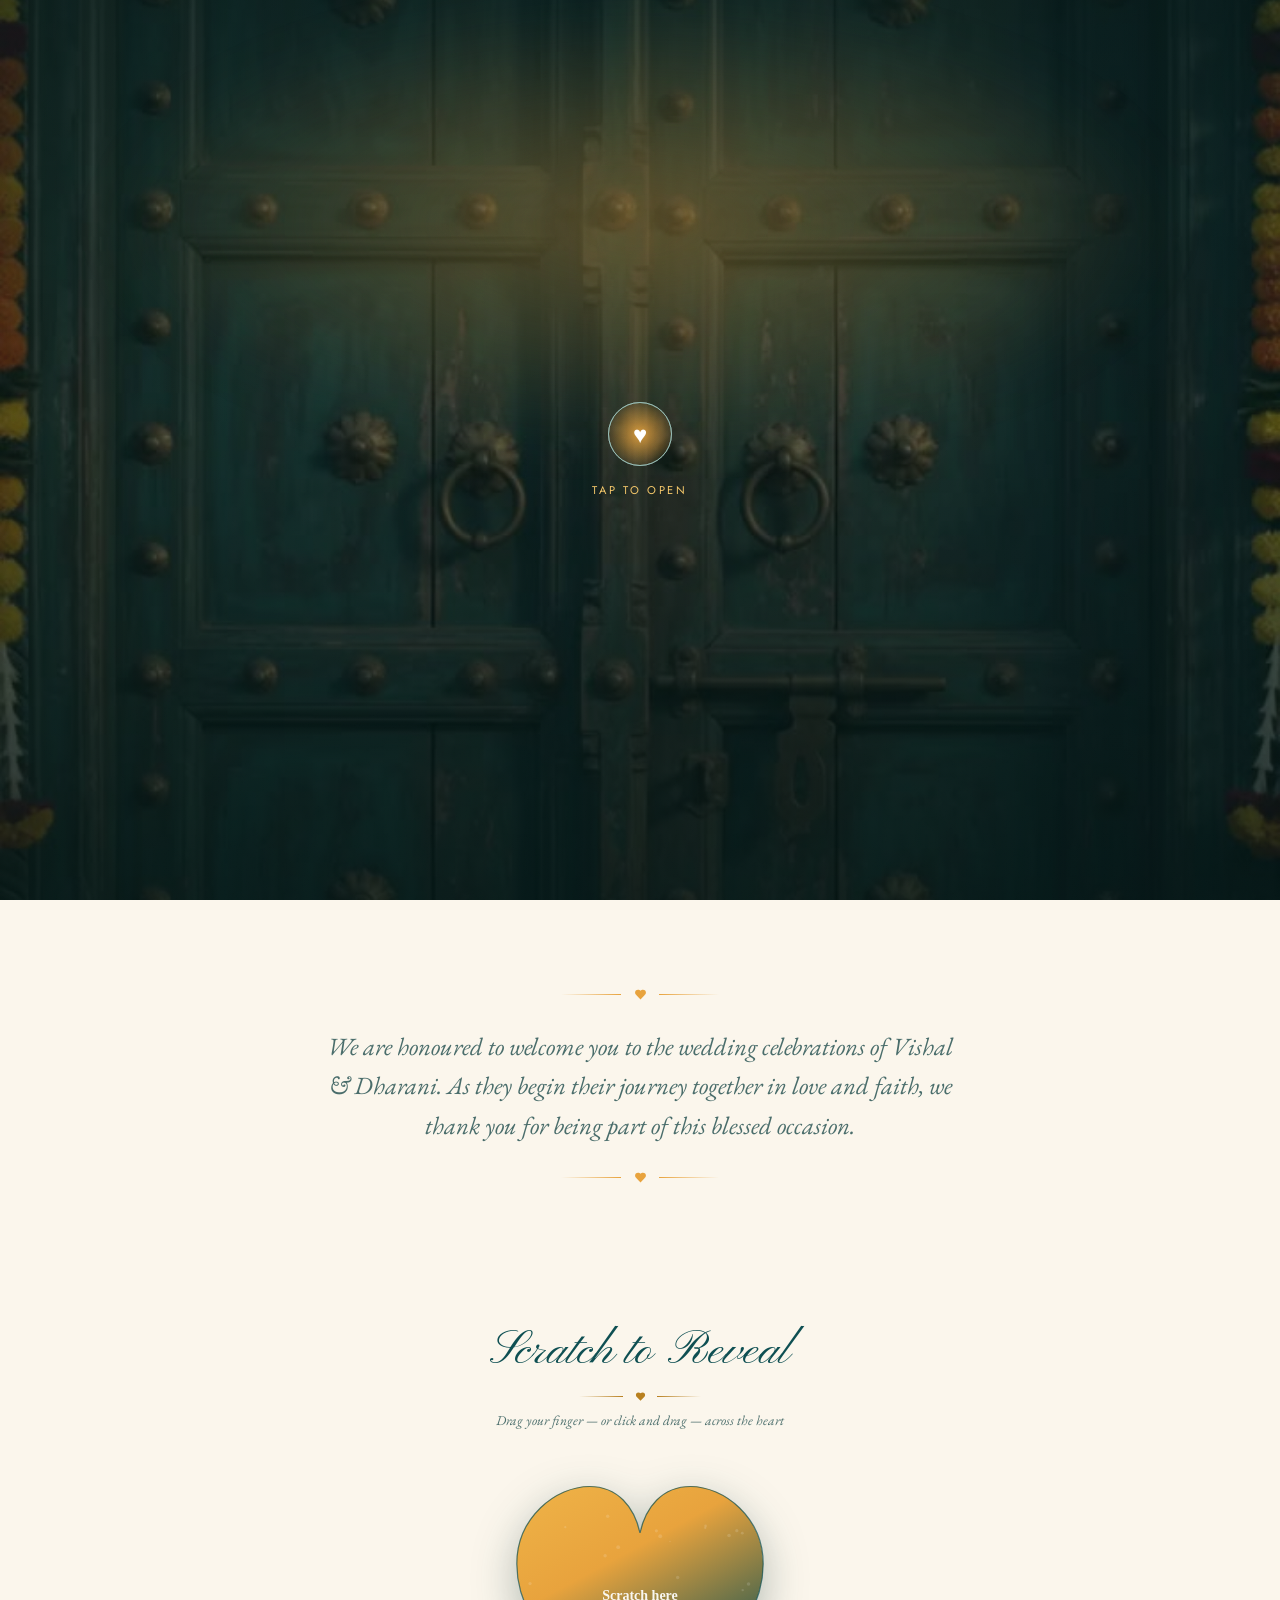
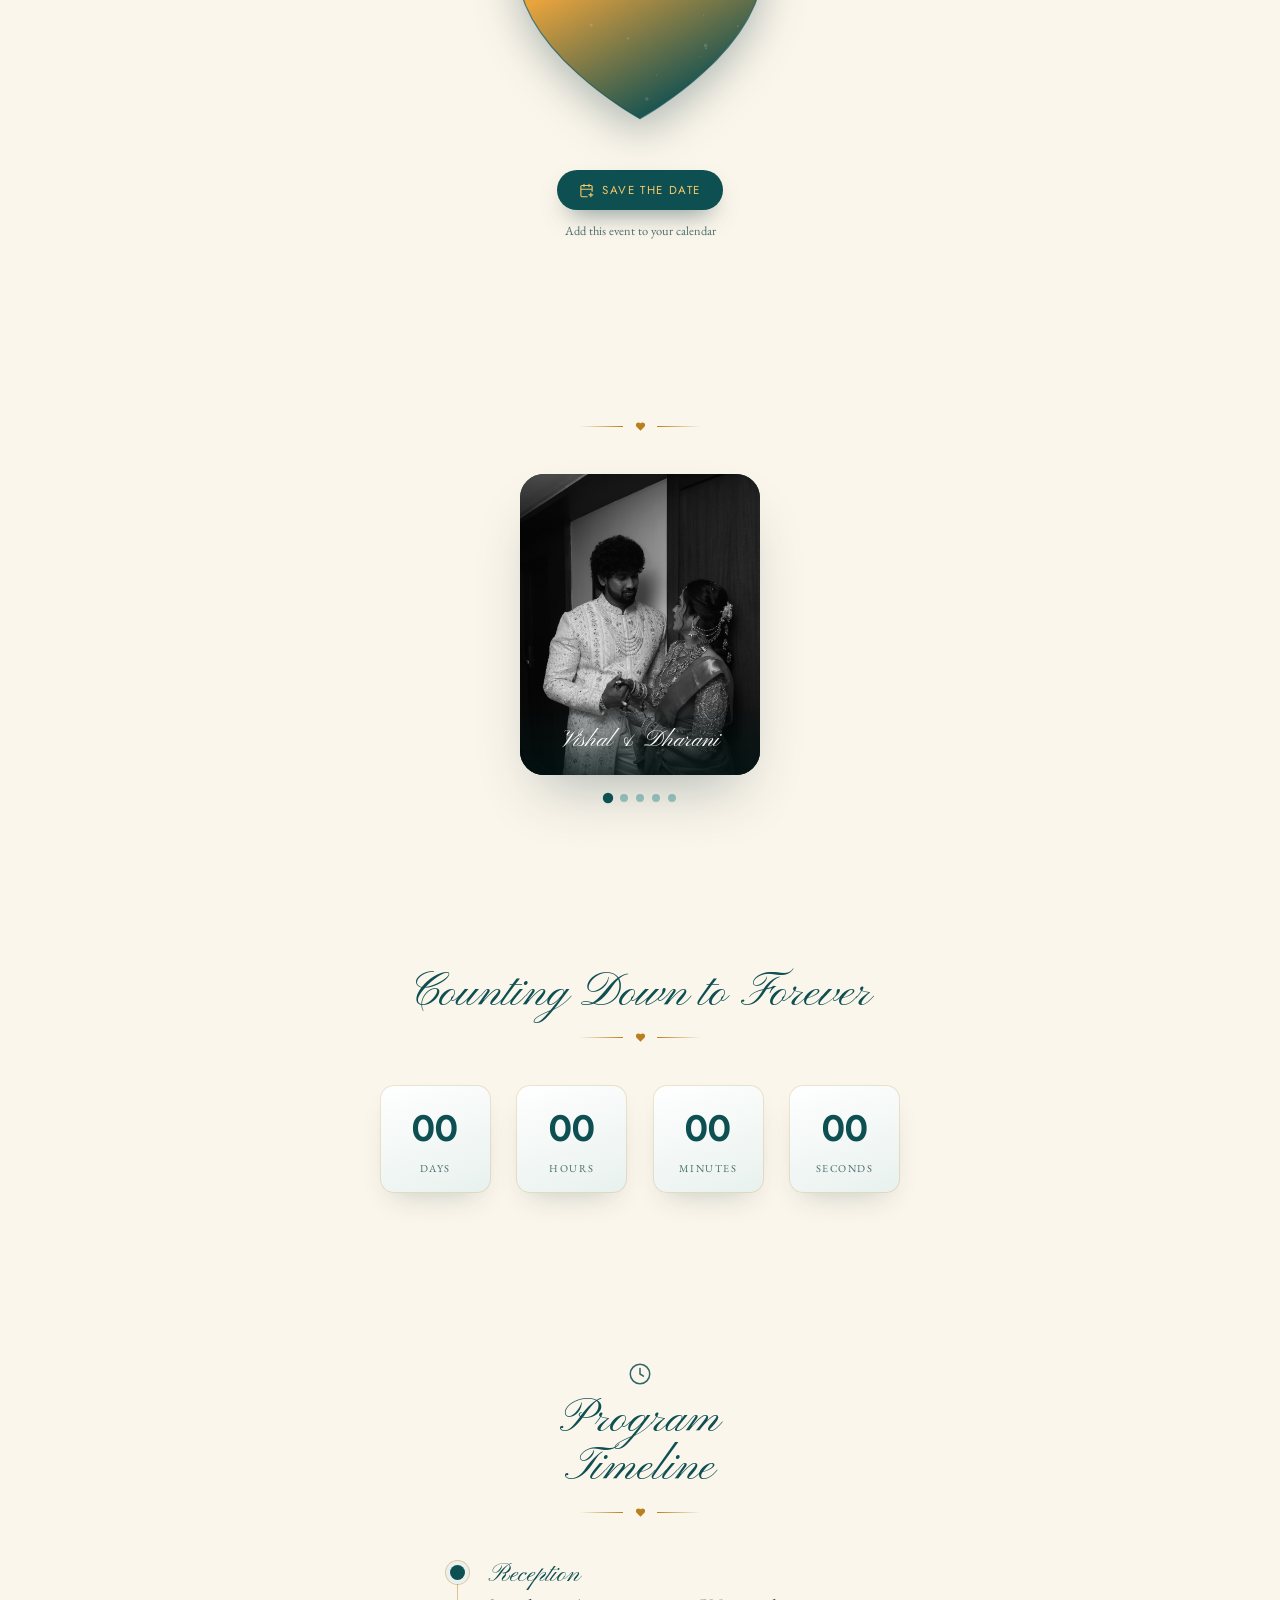
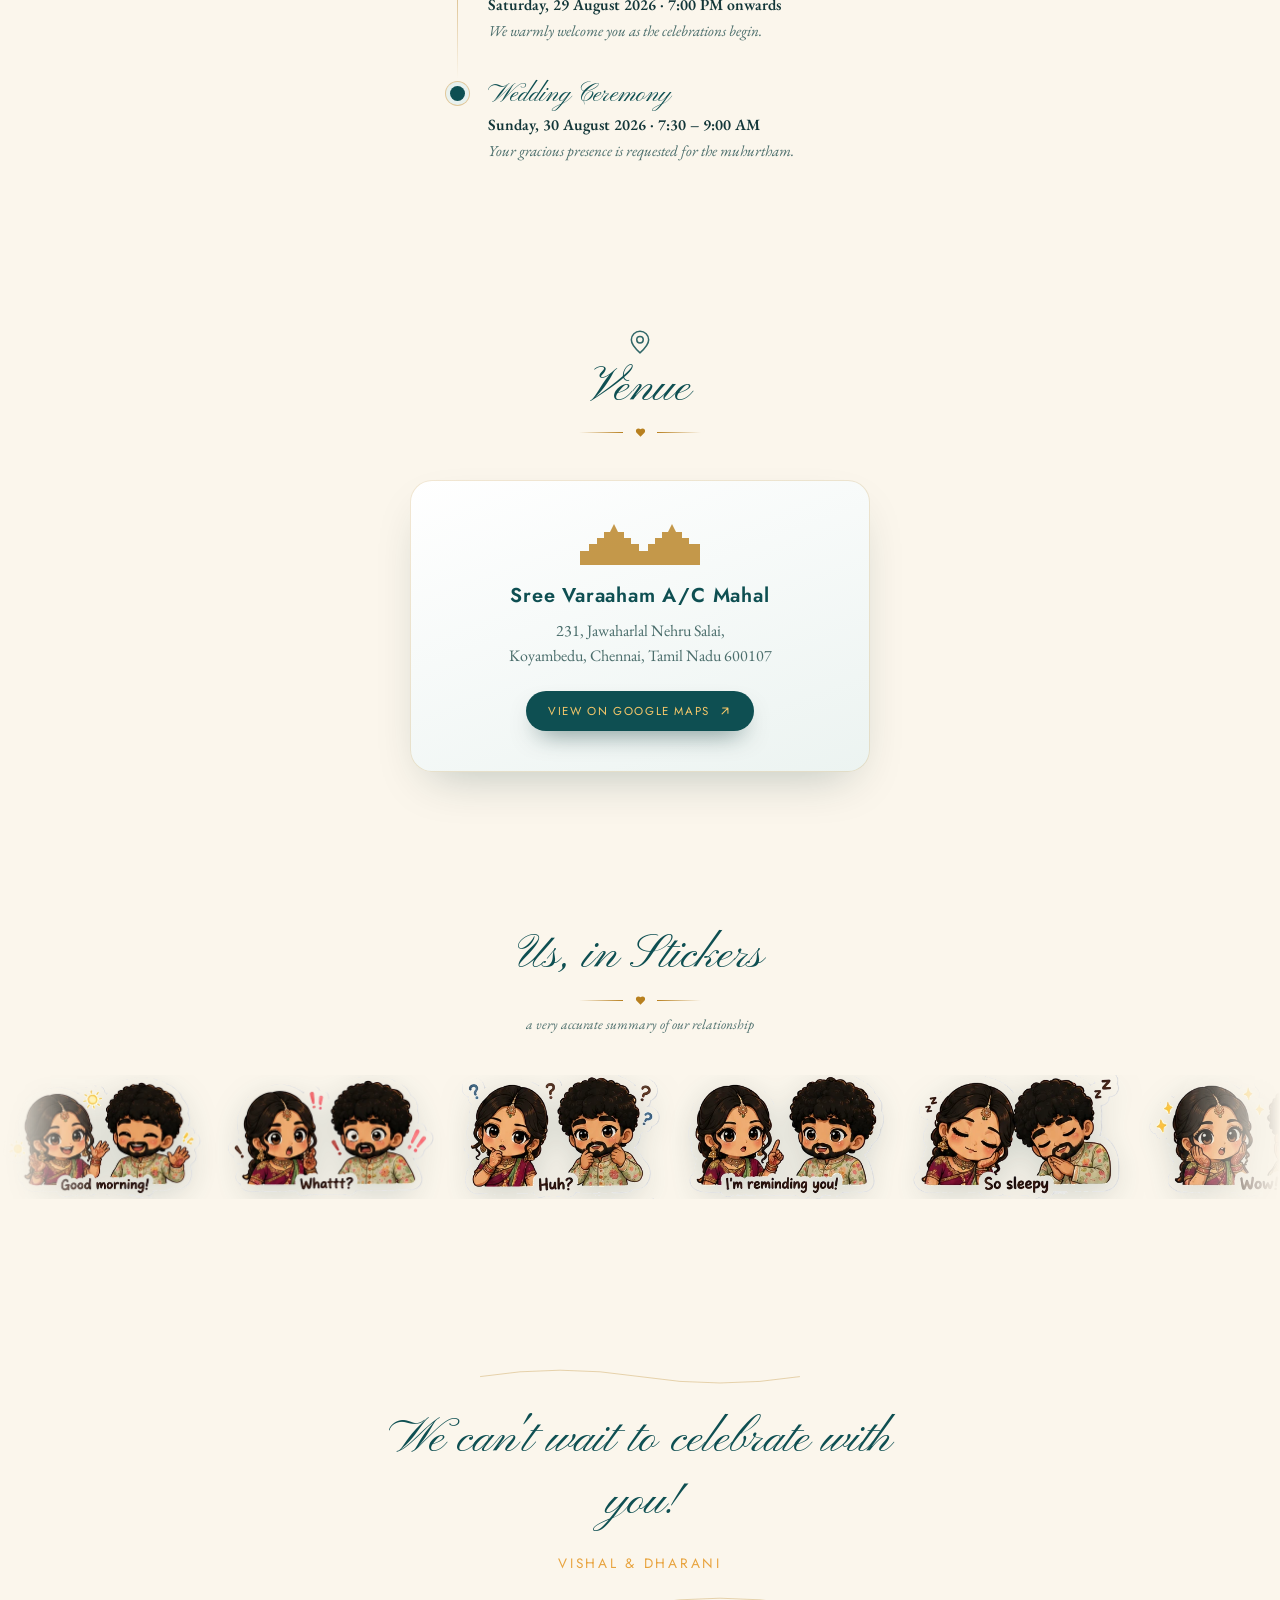
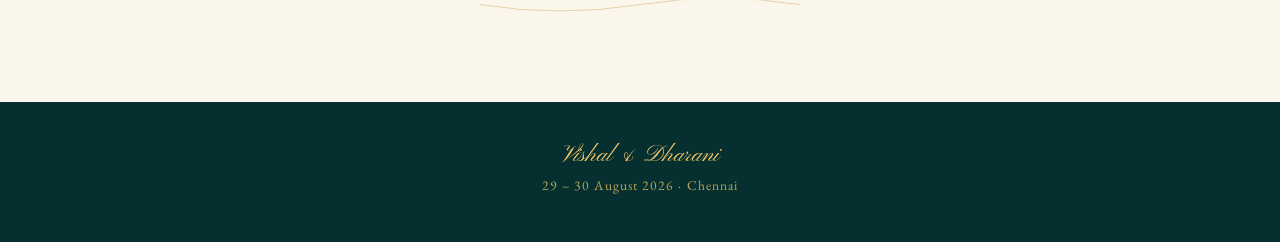
==== commit 16dd7cfd: "Add tap-to-open button for hero video in index.html, enhance motion access handling in script.js, an" ====
--- a/index.html
+++ b/index.html
@@ -48,6 +48,14 @@
   </video>
   <div class="hero__veil" aria-hidden="true"></div>
   <div class="hero__glow" aria-hidden="true"></div>
+
+  <button type="button" class="hero__tap" data-hero-tap aria-label="Tap to open the invitation">
+    <span class="hero__tap-blip" aria-hidden="true">
+      <span class="hero__tap-ring"></span>
+      <span class="hero__tap-ring hero__tap-ring--b"></span>
+    </span>
+    <span class="hero__tap-label">Tap to Open</span>
+  </button>
 
   <div class="hero__content">
     <svg class="hero__heart reveal-up" style="--d:.1s" viewBox="0 0 24 24" width="26" height="26" aria-hidden="true">
--- a/styles.css
+++ b/styles.css
@@ -152,6 +152,34 @@
   filter:blur(30px);
 }
 
+/* The one user gesture the hero depends on. Mobile browsers refuse to autoplay
+   (iOS Low Power Mode blocks even muted inline video), audible music needs a
+   gesture, and iOS grants motion access only from inside one — this button
+   supplies all three at once. */
+.hero__tap{
+  position:absolute; inset:0; z-index:4; width:100%; height:100%;
+  display:flex; flex-direction:column; align-items:center; justify-content:center; gap:1rem;
+  background:none; border:none; cursor:pointer; color:var(--gold-pale);
+  transition:opacity .6s var(--ease);
+}
+.hero--playing .hero__tap{ opacity:0; pointer-events:none; }
+.hero__tap-blip{ position:relative; width:64px; height:64px; }
+.hero__tap-blip::before{
+  content:''; position:absolute; inset:0; border-radius:50%;
+  background:radial-gradient(closest-side, rgb(var(--marigold-rgb) / .9), rgb(var(--marigold-rgb) / .1));
+}
+.hero__tap-blip::after{
+  content:'♥'; position:absolute; inset:0; display:flex; align-items:center; justify-content:center;
+  font-size:1.5rem; color:#fff;
+}
+.hero__tap-ring{
+  position:absolute; inset:0; border-radius:50%; border:1.5px solid rgb(var(--teal-soft-rgb) / .7);
+  animation:tap-ring 2.4s ease-out infinite;
+}
+.hero__tap-ring--b{ animation-delay:1.2s; }
+@keyframes tap-ring{ 0%{ transform:scale(.9); opacity:.9; } 100%{ transform:scale(1.9); opacity:0; } }
+.hero__tap-label{ font-family:var(--font-caps); font-size:.7rem; letter-spacing:.24em; text-transform:uppercase; }
+
 /* Tilt target. A plain 2D translate on purpose: a 3D transform (or a
    will-change) promotes this to its own layer, and iOS re-rasterises the
    script faces blurry once it does. No transition either — script.js eases
